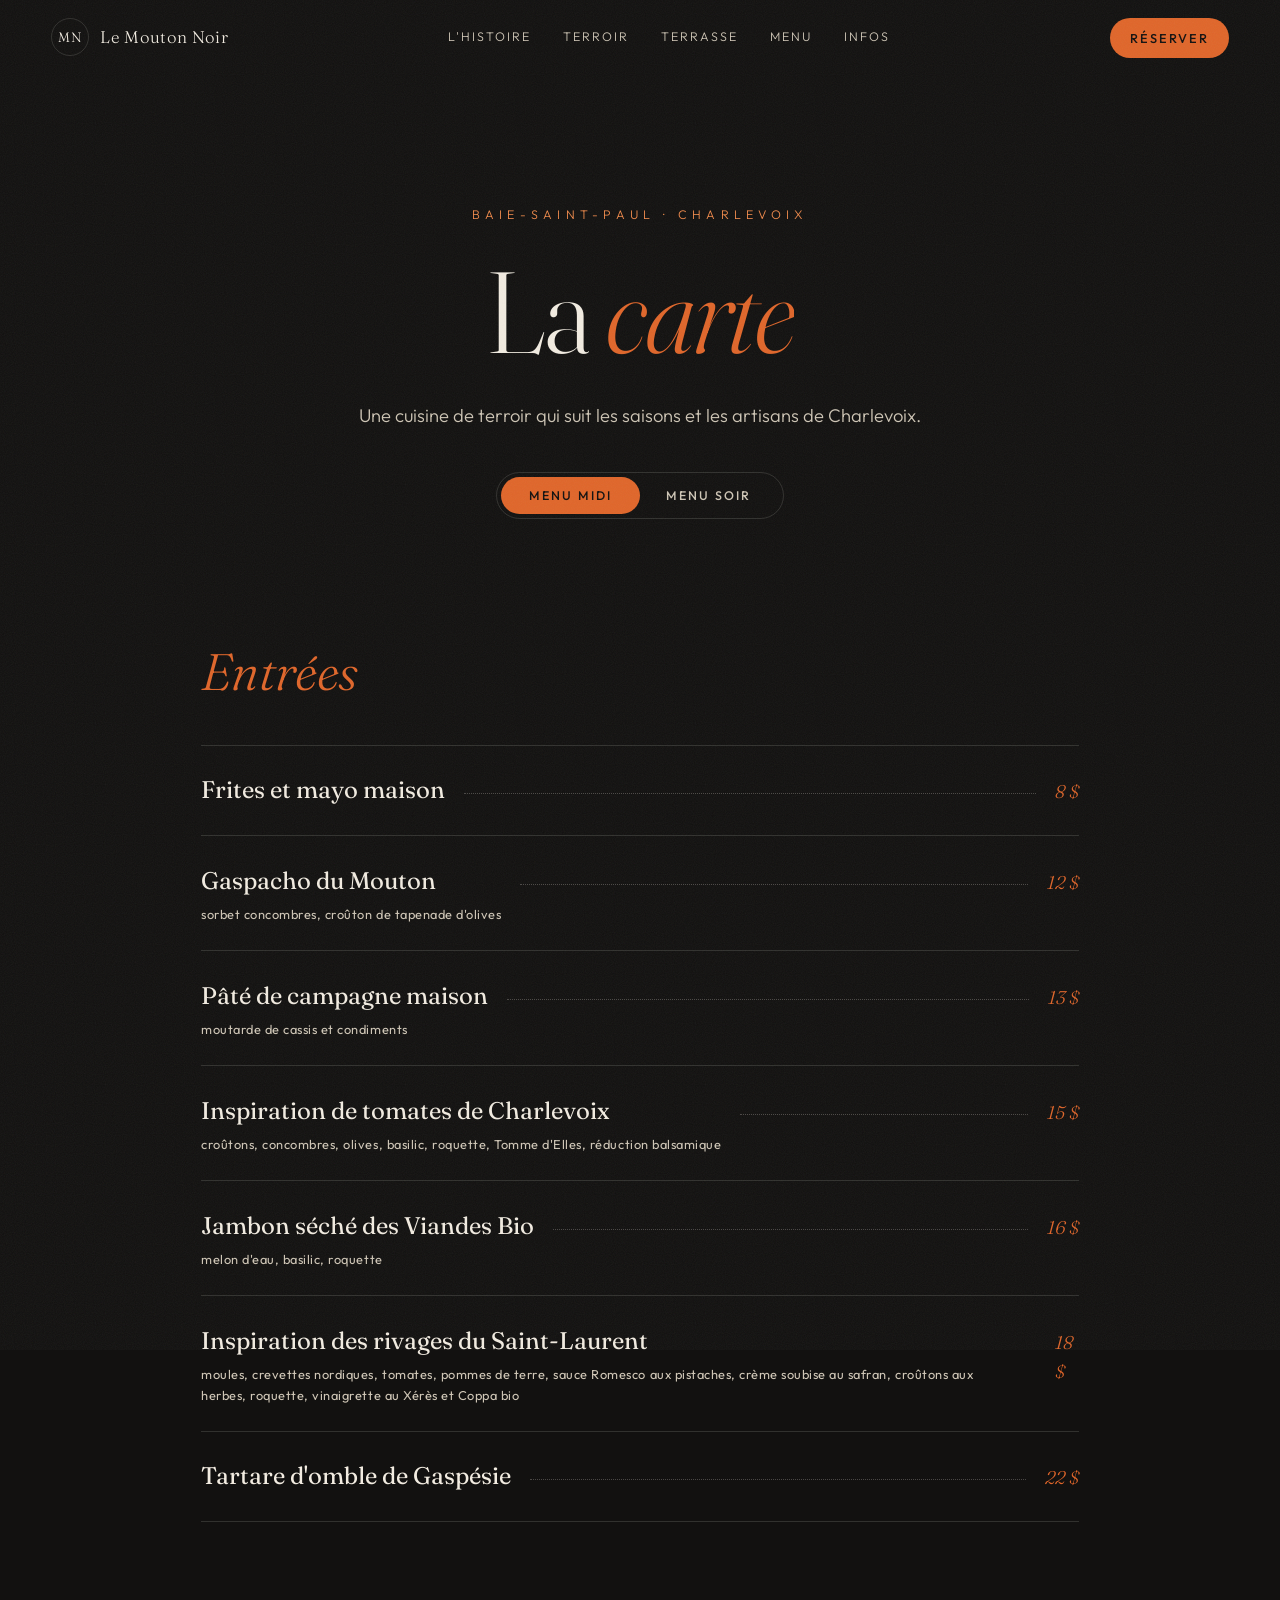
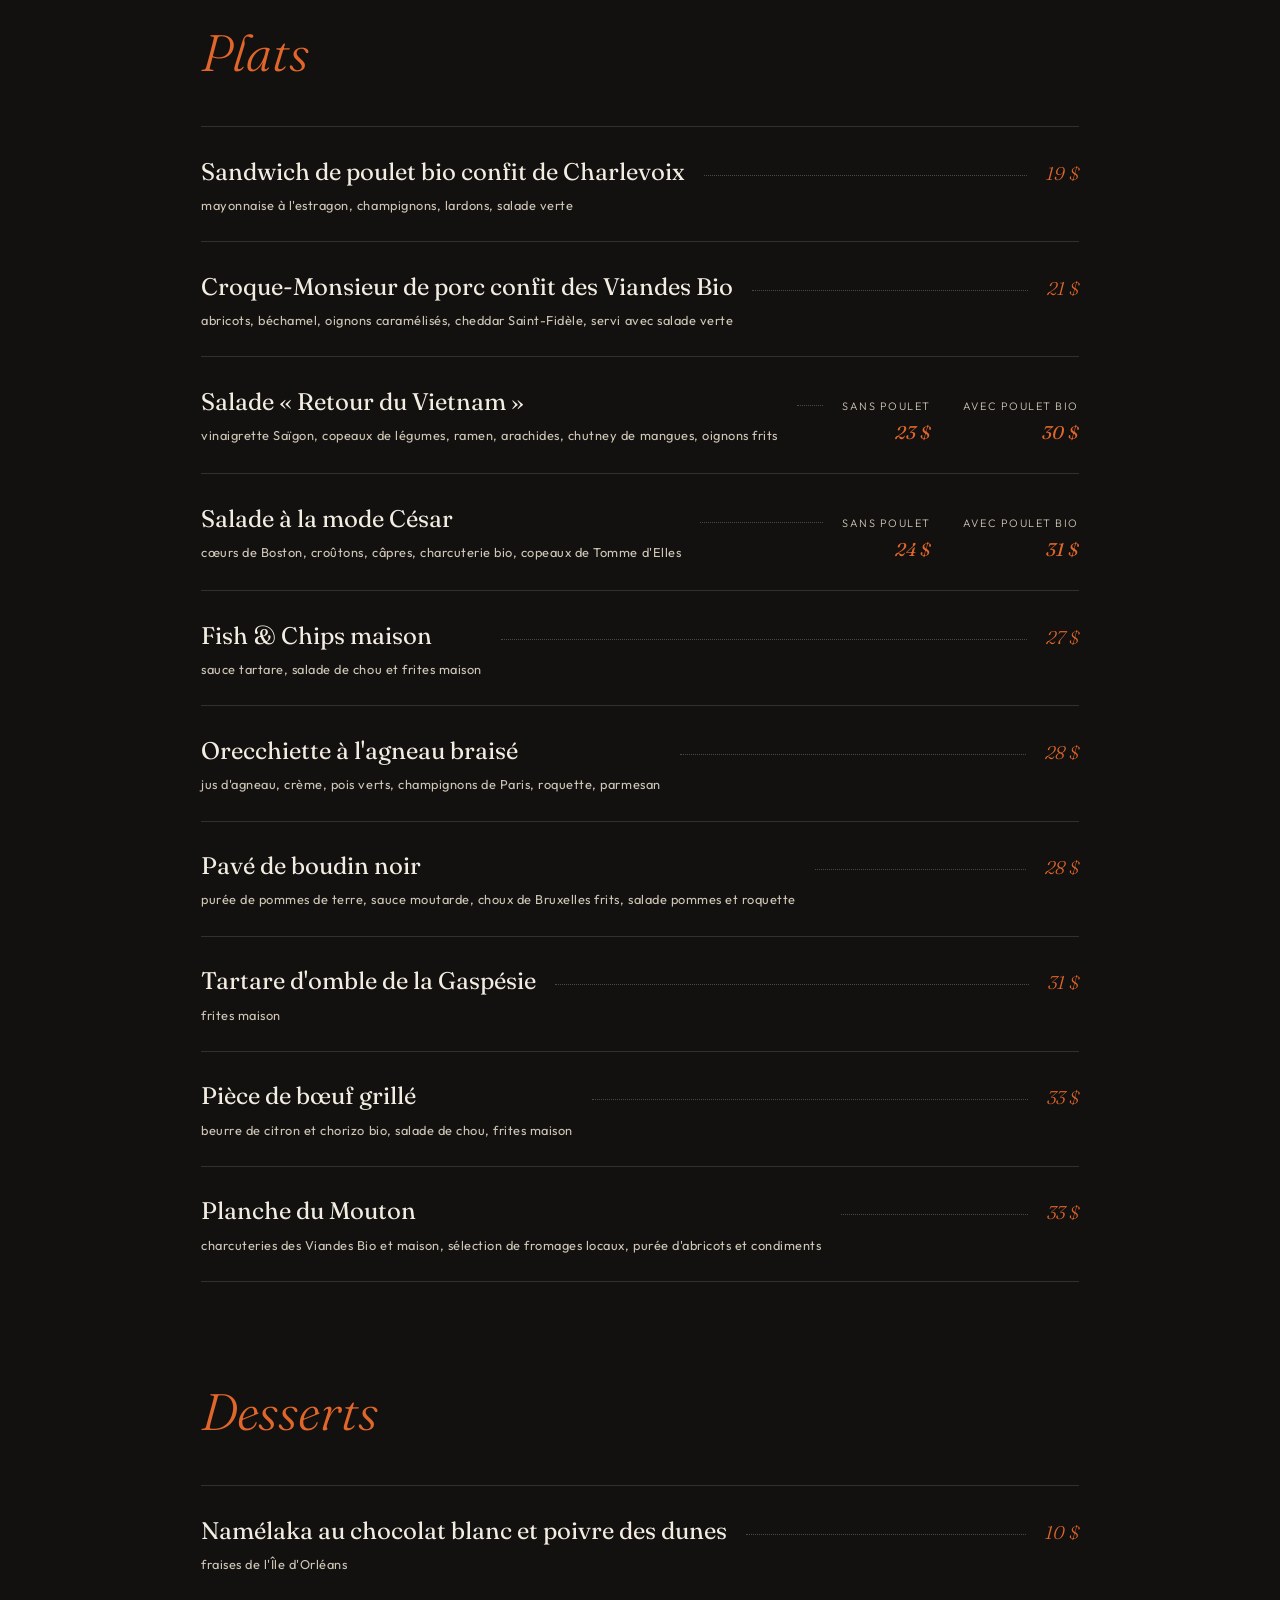
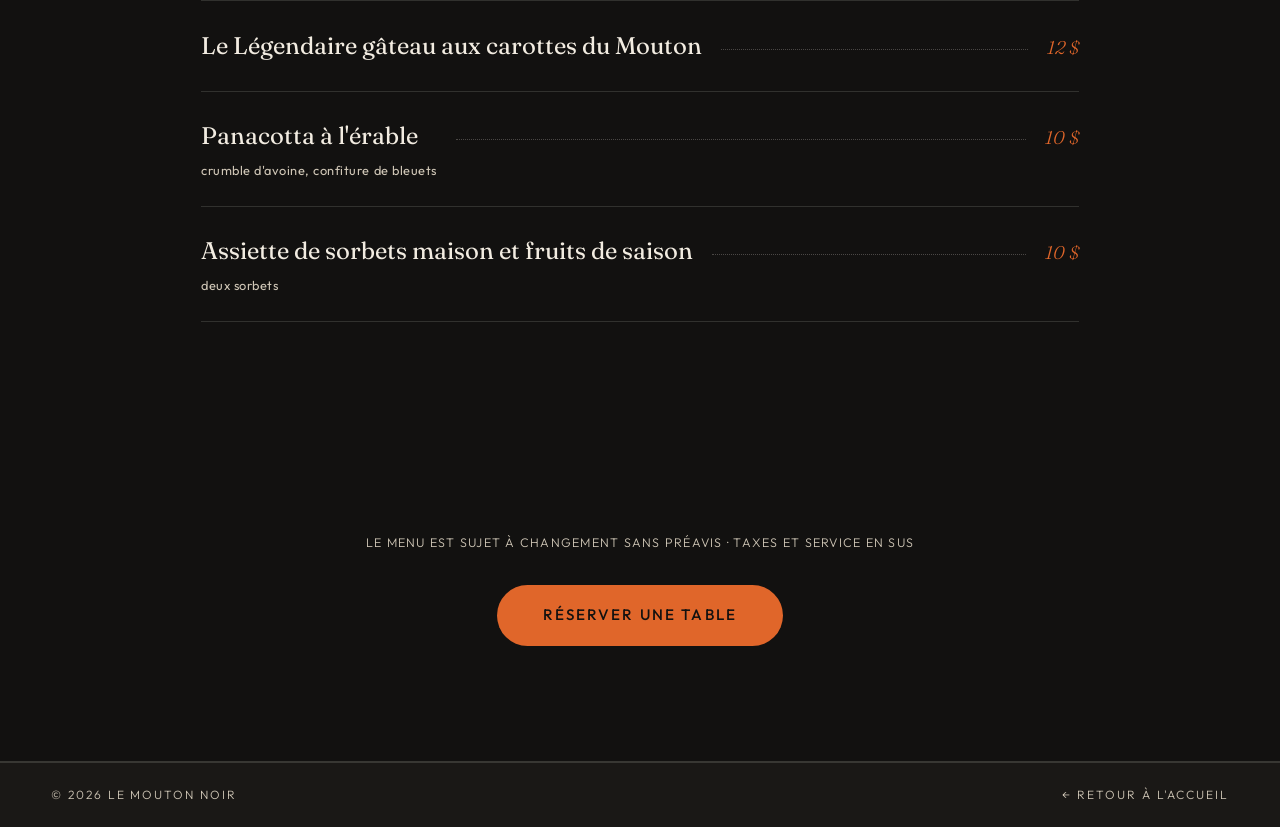
==== menu.html @ 449e442a "first pass" ====
<!DOCTYPE html>
<html lang="fr">
<head>
<meta charset="UTF-8" />
<meta name="viewport" content="width=device-width, initial-scale=1.0" />
<title>Menu — Le Mouton Noir · Baie-Saint-Paul</title>
<meta name="description" content="Menu midi et menu soir du Mouton Noir — cuisine de terroir de Charlevoix à Baie-Saint-Paul." />
<link rel="preconnect" href="https://fonts.googleapis.com" />
<link rel="preconnect" href="https://fonts.gstatic.com" crossorigin />
<link href="https://fonts.googleapis.com/css2?family=Fraunces:ital,opsz,wght@0,9..144,300;0,9..144,400;0,9..144,600;1,9..144,300;1,9..144,400&family=Outfit:wght@300;400;500;600&display=swap" rel="stylesheet" />
<link rel="stylesheet" href="styles.css" />
</head>
<body class="menu-page">

<div class="grain" aria-hidden="true"></div>
<div class="cursor" aria-hidden="true"></div>

<!-- ============ NAV ============ -->
<header class="nav is-scrolled" id="nav">
  <a href="index.html" class="nav__brand">
    <span class="nav__mark">MN</span>
    <span class="nav__name">Le Mouton&nbsp;Noir</span>
  </a>
  <nav class="nav__links">
    <a href="index.html#histoire">L'histoire</a>
    <a href="index.html#terroir">Terroir</a>
    <a href="index.html#terrasse">Terrasse</a>
    <a href="menu.html" aria-current="page">Menu</a>
    <a href="index.html#infos">Infos</a>
  </nav>
  <a class="btn btn--solid nav__cta" href="http://widgets.libroreserve.com/WEB/QC015031606046/book" target="_blank" rel="noopener">Réserver</a>
</header>

<!-- ============ MENU HEADER ============ -->
<section class="menu-hero">
  <p class="hero__eyebrow reveal">Baie-Saint-Paul · Charlevoix</p>
  <h1 class="menu-hero__title split-title">La <em>carte</em></h1>
  <p class="hero__sub reveal">Une cuisine de terroir qui suit les saisons et les artisans de Charlevoix.</p>

  <div class="menu-toggle reveal" role="tablist" aria-label="Choix du menu">
    <button class="menu-toggle__btn is-active" role="tab" aria-selected="true" data-menu="midi">Menu Midi</button>
    <button class="menu-toggle__btn" role="tab" aria-selected="false" data-menu="soir">Menu Soir</button>
    <span class="menu-toggle__pill" aria-hidden="true"></span>
  </div>
</section>

<!-- ============ MENU MIDI ============ -->
<main class="menu-body" id="menu-midi" data-menu-panel="midi">
  <section class="menu-cat">
    <h2 class="menu-cat__title split-title"><em>Entrées</em></h2>
    <ul class="dishes">
      <li class="dish reveal"><div class="dish__name">Frites et mayo maison</div><div class="dish__dots"></div><div class="dish__price">8 $</div></li>
      <li class="dish reveal"><div class="dish__name">Gaspacho du Mouton <span>sorbet concombres, croûton de tapenade d'olives</span></div><div class="dish__dots"></div><div class="dish__price">12 $</div></li>
      <li class="dish reveal"><div class="dish__name">Pâté de campagne maison <span>moutarde de cassis et condiments</span></div><div class="dish__dots"></div><div class="dish__price">13 $</div></li>
      <li class="dish reveal"><div class="dish__name">Inspiration de tomates de Charlevoix <span>croûtons, concombres, olives, basilic, roquette, Tomme d'Elles, réduction balsamique</span></div><div class="dish__dots"></div><div class="dish__price">15 $</div></li>
      <li class="dish reveal"><div class="dish__name">Jambon séché des Viandes Bio <span>melon d'eau, basilic, roquette</span></div><div class="dish__dots"></div><div class="dish__price">16 $</div></li>
      <li class="dish reveal"><div class="dish__name">Inspiration des rivages du Saint-Laurent <span>moules, crevettes nordiques, tomates, pommes de terre, sauce Romesco aux pistaches, crème soubise au safran, croûtons aux herbes, roquette, vinaigrette au Xérès et Coppa bio</span></div><div class="dish__dots"></div><div class="dish__price">18 $</div></li>
      <li class="dish reveal"><div class="dish__name">Tartare d'omble de Gaspésie</div><div class="dish__dots"></div><div class="dish__price">22 $</div></li>
    </ul>
  </section>

  <section class="menu-cat">
    <h2 class="menu-cat__title split-title"><em>Plats</em></h2>
    <ul class="dishes">
      <li class="dish reveal"><div class="dish__name">Sandwich de poulet bio confit de Charlevoix <span>mayonnaise à l'estragon, champignons, lardons, salade verte</span></div><div class="dish__dots"></div><div class="dish__price">19 $</div></li>
      <li class="dish reveal"><div class="dish__name">Croque-Monsieur de porc confit des Viandes Bio <span>abricots, béchamel, oignons caramélisés, cheddar Saint-Fidèle, servi avec salade verte</span></div><div class="dish__dots"></div><div class="dish__price">21 $</div></li>
      <li class="dish dish--options reveal">
        <div class="dish__name">Salade « Retour du Vietnam » <span>vinaigrette Saïgon, copeaux de légumes, ramen, arachides, chutney de mangues, oignons frits</span></div>
        <div class="dish__dots"></div>
        <div class="dish__opts">
          <span class="dish__opt"><em>Sans poulet</em><b>23 $</b></span>
          <span class="dish__opt"><em>Avec poulet bio</em><b>30 $</b></span>
        </div>
      </li>
      <li class="dish dish--options reveal">
        <div class="dish__name">Salade à la mode César <span>cœurs de Boston, croûtons, câpres, charcuterie bio, copeaux de Tomme d'Elles</span></div>
        <div class="dish__dots"></div>
        <div class="dish__opts">
          <span class="dish__opt"><em>Sans poulet</em><b>24 $</b></span>
          <span class="dish__opt"><em>Avec poulet bio</em><b>31 $</b></span>
        </div>
      </li>
      <li class="dish reveal"><div class="dish__name">Fish &amp; Chips maison <span>sauce tartare, salade de chou et frites maison</span></div><div class="dish__dots"></div><div class="dish__price">27 $</div></li>
      <li class="dish reveal"><div class="dish__name">Orecchiette à l'agneau braisé <span>jus d'agneau, crème, pois verts, champignons de Paris, roquette, parmesan</span></div><div class="dish__dots"></div><div class="dish__price">28 $</div></li>
      <li class="dish reveal"><div class="dish__name">Pavé de boudin noir <span>purée de pommes de terre, sauce moutarde, choux de Bruxelles frits, salade pommes et roquette</span></div><div class="dish__dots"></div><div class="dish__price">28 $</div></li>
      <li class="dish reveal"><div class="dish__name">Tartare d'omble de la Gaspésie <span>frites maison</span></div><div class="dish__dots"></div><div class="dish__price">31 $</div></li>
      <li class="dish reveal"><div class="dish__name">Pièce de bœuf grillé <span>beurre de citron et chorizo bio, salade de chou, frites maison</span></div><div class="dish__dots"></div><div class="dish__price">33 $</div></li>
      <li class="dish reveal"><div class="dish__name">Planche du Mouton <span>charcuteries des Viandes Bio et maison, sélection de fromages locaux, purée d'abricots et condiments</span></div><div class="dish__dots"></div><div class="dish__price">33 $</div></li>
    </ul>
  </section>

  <section class="menu-cat">
    <h2 class="menu-cat__title split-title"><em>Desserts</em></h2>
    <ul class="dishes">
      <li class="dish reveal"><div class="dish__name">Namélaka au chocolat blanc et poivre des dunes <span>fraises de l'Île d'Orléans</span></div><div class="dish__dots"></div><div class="dish__price">10 $</div></li>
      <li class="dish reveal"><div class="dish__name">Le Légendaire gâteau aux carottes du Mouton</div><div class="dish__dots"></div><div class="dish__price">12 $</div></li>
      <li class="dish reveal"><div class="dish__name">Panacotta à l'érable <span>crumble d'avoine, confiture de bleuets</span></div><div class="dish__dots"></div><div class="dish__price">10 $</div></li>
      <li class="dish reveal"><div class="dish__name">Assiette de sorbets maison et fruits de saison <span>deux sorbets</span></div><div class="dish__dots"></div><div class="dish__price">10 $</div></li>
    </ul>
  </section>
</main>

<!-- ============ MENU SOIR ============ -->
<main class="menu-body is-hidden" id="menu-soir" data-menu-panel="soir">
  <section class="menu-cat">
    <h2 class="menu-cat__title split-title"><em>Entrées</em></h2>
    <ul class="dishes">
      <li class="dish reveal"><div class="dish__name">Toast de tomates ancestrales bio <span>focaccia artisanale grillée, yogourt glacé au basilic, réduction de balsamique, roquette, tuile de tomme de brebis</span></div><div class="dish__dots"></div><div class="dish__price">16 $</div></li>
      <li class="dish reveal"><div class="dish__name">Inspiration des rivages du Saint-Laurent <span>moules, crevettes nordiques, tomates, pommes de terre, sauce Romesco aux pistaches, crème soubise au safran, croûtons aux herbes, roquette, vinaigrette au Xérès et Coppa bio</span></div><div class="dish__dots"></div><div class="dish__price">18 $</div></li>
      <li class="dish reveal"><div class="dish__name">Tempura de champignons Rose &amp; Lions <span>mayonnaise coriandre, roquette, vinaigrette kimchi, gomasio, gel à l'ail noir</span></div><div class="dish__dots"></div><div class="dish__price">18 $</div></li>
      <li class="dish reveal"><div class="dish__name">Assiette de charcuteries maison <span>moutarde de cassis, betteraves marinées, cornichons maison</span></div><div class="dish__dots"></div><div class="dish__price">18 $</div></li>
      <li class="dish reveal"><div class="dish__name">Omble de la Gaspésie confit <span>mayonnaise au hareng fumé, poireaux frits et confits, perles de moutarde marinées</span></div><div class="dish__dots"></div><div class="dish__price">18 $</div></li>
    </ul>
  </section>

  <section class="menu-cat">
    <h2 class="menu-cat__title split-title"><em>Plats</em></h2>
    <ul class="dishes">
      <li class="dish reveal"><div class="dish__name">Curry de légumes racines et tofu <span>purée de lentilles façon dahl, pain naan, pousses de Saint-Aimé-des-Lacs</span></div><div class="dish__dots"></div><div class="dish__price">35 $</div></li>
      <li class="dish reveal"><div class="dish__name">Tartare de bœuf <span>façon asiatique, caviar de Mujjol, tempura, concombres, juliennes de légumes, frites et mayonnaise</span></div><div class="dish__dots"></div><div class="dish__price">38 $</div></li>
      <li class="dish reveal"><div class="dish__name">Cocotte d'épaule de porc des Viandes Bio <span>érable et coriandre, radis, pommes de terre, échalotes, carottes, champignons, pâte feuilletée</span></div><div class="dish__dots"></div><div class="dish__price">39 $</div></li>
      <li class="dish reveal"><div class="dish__name">Suprême de volaille bio, sauce morilles de feu <span>pommes de terre bleues au pesto de rabioles de chez Guillaume, légumes de saison</span></div><div class="dish__dots"></div><div class="dish__price">41 $</div></li>
      <li class="dish reveal"><div class="dish__name">Arrivage de la mer <span>au goût des cuisiniers</span></div><div class="dish__dots"></div><div class="dish__price">43 $</div></li>
      <li class="dish reveal"><div class="dish__name">Canard de La Ferme Basque <span>sauce au gin Saint-Laurent et miel, purée de carottes rôties, pommes de terre Gabrielle confites, carottes marinées et légumes de saison</span></div><div class="dish__dots"></div><div class="dish__price">43 $</div></li>
      <li class="dish reveal"><div class="dish__name">Poutine de pintade confite du Québec <span>sauce au foie gras de La Ferme Basque, fromage de la Laiterie Charlevoix, pommes de terre Gabrielle, oignons rouges marinés au vinaigre de cassis</span></div><div class="dish__dots"></div><div class="dish__price">43 $</div></li>
      <li class="dish reveal"><div class="dish__name">Ris de veau et pétoncles <span>purée de céleri-rave, émulsion au verjus de chardonnay Camy, pommes de terre Gabrielle confites, kale frit, légumes de saison</span></div><div class="dish__dots"></div><div class="dish__price">49 $</div></li>
    </ul>
  </section>

  <section class="menu-cat">
    <h2 class="menu-cat__title split-title"><em>Desserts</em></h2>
    <ul class="dishes">
      <li class="dish reveal"><div class="dish__name">Crème brûlée à la lavande de notre voisine <span>biscuit sablé</span></div><div class="dish__dots"></div><div class="dish__price">13 $</div></li>
      <li class="dish reveal"><div class="dish__name">Gâteau aux carottes <span>le légendaire et authentique du Mouton Noir, noix de Grenoble, gel de carottes à l'érable, glaçage au fromage</span></div><div class="dish__dots"></div><div class="dish__price">13 $</div></li>
      <li class="dish reveal"><div class="dish__name">Ceci n'est pas une tarte au citron <span>argousier, meringue, gel d'Amermelade</span></div><div class="dish__dots"></div><div class="dish__price">13 $</div></li>
      <li class="dish reveal"><div class="dish__name">Financier au rhum Chic Choc <span>compote de rhubarbe, sorbet fraises et cardamome</span></div><div class="dish__dots"></div><div class="dish__price">13 $</div></li>
      <li class="dish dish--options reveal">
        <div class="dish__name">Découverte de fromages d'ici <span>confiture d'abricots, noix rôties aux épices, fruits de saison et séchés</span></div>
        <div class="dish__dots"></div>
        <div class="dish__opts">
          <span class="dish__opt"><em>1 morceau</em><b>8 $</b></span>
          <span class="dish__opt"><em>2 morceaux</em><b>15 $</b></span>
          <span class="dish__opt"><em>3 morceaux</em><b>22 $</b></span>
        </div>
      </li>
    </ul>
  </section>
</main>

<!-- ============ FOOTNOTE + CTA ============ -->
<section class="menu-foot">
  <p class="menu__note reveal">Le menu est sujet à changement sans préavis · taxes et service en sus</p>
  <a class="btn btn--solid btn--big reveal" href="http://widgets.libroreserve.com/WEB/QC015031606046/book" target="_blank" rel="noopener">Réserver une table</a>
</section>

<footer class="footer">
  <div class="footer__bar">
    <span>© 2026 Le Mouton Noir</span>
    <span><a href="index.html">← Retour à l'accueil</a></span>
  </div>
</footer>

<script src="app.js"></script>
<script>
  // Midi / Soir toggle
  (() => {
    const btns = document.querySelectorAll(".menu-toggle__btn");
    const panels = document.querySelectorAll("[data-menu-panel]");
    btns.forEach((btn) => {
      btn.addEventListener("click", () => {
        btns.forEach((b) => { b.classList.toggle("is-active", b === btn); b.setAttribute("aria-selected", b === btn); });
        panels.forEach((p) => {
          const show = p.dataset.menuPanel === btn.dataset.menu;
          p.classList.toggle("is-hidden", !show);
          if (show) {
            p.querySelectorAll(".reveal, .split-title").forEach((el) => el.classList.add("is-in"));
          }
        });
        document.querySelector(".menu-toggle").dataset.active = btn.dataset.menu;
      });
    });
  })();
</script>
</body>
</html>
---- styles.css ----
/* =========================================================
   LE MOUTON NOIR — Design System "Braise"
   Palette: charbon profond, crème, braise (orange feu), sauge
   Type: Fraunces (display serif) / Outfit (sans)
   ========================================================= */

:root {
  --ink: #121110;
  --coal: #1a1816;
  --coal-2: #221f1c;
  --cream: #f2ece1;
  --cream-dim: #cfc6b6;
  --ember: #e0662a;
  --ember-soft: #f08a4b;
  --sage: #9aa88f;
  --line: rgba(242, 236, 225, 0.14);
  --serif: "Fraunces", Georgia, serif;
  --sans: "Outfit", system-ui, sans-serif;
  --ease-out: cubic-bezier(0.22, 1, 0.36, 1);
  --pad: clamp(1.25rem, 4vw, 4rem);
}

* { margin: 0; padding: 0; box-sizing: border-box; }

html { scroll-behavior: smooth; }

body {
  background: var(--ink);
  color: var(--cream);
  font-family: var(--sans);
  font-weight: 300;
  line-height: 1.6;
  overflow-x: hidden;
  cursor: none;
}

::selection { background: var(--ember); color: var(--ink); }

a { color: inherit; text-decoration: none; }

/* ---------- Grain ---------- */
.grain {
  position: fixed; inset: -50%;
  width: 200%; height: 200%;
  pointer-events: none;
  z-index: 100;
  opacity: 0.06;
  background-image: url("data:image/svg+xml,%3Csvg xmlns='http://www.w3.org/2000/svg' width='300' height='300'%3E%3Cfilter id='n'%3E%3CfeTurbulence type='fractalNoise' baseFrequency='0.9' numOctaves='2'/%3E%3C/filter%3E%3Crect width='100%25' height='100%25' filter='url(%23n)'/%3E%3C/svg%3E");
  animation: grain-shift 0.9s steps(4) infinite;
}
@keyframes grain-shift {
  0% { transform: translate(0, 0); }
  25% { transform: translate(-2%, 1%); }
  50% { transform: translate(1%, -2%); }
  75% { transform: translate(-1%, 2%); }
  100% { transform: translate(0, 0); }
}

/* ---------- Custom cursor ---------- */
.cursor {
  position: fixed; top: 0; left: 0;
  width: 10px; height: 10px;
  border-radius: 50%;
  background: var(--ember);
  pointer-events: none;
  z-index: 200;
  transform: translate(-50%, -50%);
  transition: width 0.25s var(--ease-out), height 0.25s var(--ease-out), opacity 0.25s;
  mix-blend-mode: difference;
}
.cursor.is-hover { width: 44px; height: 44px; }
@media (hover: none) { .cursor { display: none; } body { cursor: auto; } }

/* ---------- Buttons ---------- */
.btn {
  display: inline-block;
  font-family: var(--sans);
  font-weight: 500;
  font-size: 0.8rem;
  letter-spacing: 0.14em;
  text-transform: uppercase;
  padding: 1em 2.2em;
  border-radius: 999px;
  transition: transform 0.35s var(--ease-out), background 0.35s, color 0.35s, border-color 0.35s;
  will-change: transform;
}
.btn:hover { transform: translateY(-3px) scale(1.02); }
.btn--solid { background: var(--ember); color: var(--ink); }
.btn--solid:hover { background: var(--ember-soft); }
.btn--ghost { border: 1px solid var(--line); color: var(--cream); }
.btn--ghost:hover { border-color: var(--cream); }
.btn--light { background: var(--cream); color: var(--ink); }
.btn--big { font-size: 0.95rem; padding: 1.2em 3em; }

/* ---------- Nav ---------- */
.nav {
  position: fixed; top: 0; left: 0; right: 0;
  z-index: 50;
  display: flex; align-items: center; justify-content: space-between;
  padding: 1.1rem var(--pad);
  transition: background 0.4s, backdrop-filter 0.4s, padding 0.4s;
}
.nav.is-scrolled {
  background: rgba(18, 17, 16, 0.72);
  backdrop-filter: blur(14px);
  -webkit-backdrop-filter: blur(14px);
  padding-top: 0.7rem; padding-bottom: 0.7rem;
  border-bottom: 1px solid var(--line);
}
.nav__brand { display: flex; align-items: center; gap: 0.7rem; }
.nav__mark {
  display: grid; place-items: center;
  width: 38px; height: 38px;
  border: 1px solid var(--line);
  border-radius: 50%;
  font-family: var(--serif);
  font-size: 0.85rem;
  letter-spacing: 0.05em;
}
.nav__name { font-family: var(--serif); font-size: 1.05rem; letter-spacing: 0.02em; }
.nav__links { display: flex; gap: 2rem; }
.nav__links a {
  font-size: 0.78rem;
  letter-spacing: 0.16em;
  text-transform: uppercase;
  color: var(--cream-dim);
  position: relative;
  transition: color 0.3s;
}
.nav__links a::after {
  content: "";
  position: absolute; left: 0; bottom: -5px;
  width: 100%; height: 1px;
  background: var(--ember);
  transform: scaleX(0);
  transform-origin: right;
  transition: transform 0.4s var(--ease-out);
}
.nav__links a:hover { color: var(--cream); }
.nav__links a:hover::after { transform: scaleX(1); transform-origin: left; }
.nav__cta { padding: 0.75em 1.6em; }
@media (max-width: 820px) { .nav__links { display: none; } }

/* ---------- Hero ---------- */
.hero {
  position: relative;
  min-height: 100svh;
  display: flex; flex-direction: column; justify-content: center;
  overflow: hidden;
}
#ember-canvas { position: absolute; inset: 0; width: 100%; height: 100%; }
.hero__veil {
  position: absolute; inset: 0;
  background:
    radial-gradient(ellipse 90% 70% at 50% 45%, transparent 30%, rgba(18,17,16,0.85) 100%),
    linear-gradient(to top, var(--ink) 0%, transparent 30%);
  pointer-events: none;
}
.hero__inner {
  position: relative; z-index: 2;
  padding: 0 var(--pad);
  text-align: center;
}
.hero__eyebrow {
  font-size: 0.78rem;
  letter-spacing: 0.42em;
  text-transform: uppercase;
  color: var(--ember-soft);
  margin-bottom: 2rem;
}
.hero__title {
  font-family: var(--serif);
  font-weight: 300;
  font-size: clamp(3.4rem, 12vw, 10.5rem);
  line-height: 0.95;
  letter-spacing: -0.02em;
}
.hero__title em { font-style: italic; font-weight: 400; color: var(--ember); }
.hero__title .line { display: block; overflow: hidden; }
.hero__title .line > span, .hero__title .line > em {
  display: inline-block;
  transform: translateY(110%);
  animation: rise 1.1s var(--ease-out) forwards;
}
.hero__title .line--indent { margin-left: 0.9em; }
.hero__title .line:nth-child(2) > em { animation-delay: 0.15s; }
@keyframes rise { to { transform: translateY(0); } }
.hero__sub {
  margin: 2.2rem auto 0;
  color: var(--cream-dim);
  font-size: clamp(0.95rem, 1.6vw, 1.15rem);
}
.hero__actions {
  margin-top: 2.6rem;
  display: flex; gap: 1rem; justify-content: center; flex-wrap: wrap;
}
.hero__footer {
  position: absolute; bottom: 0; left: 0; right: 0; z-index: 2;
  display: flex; align-items: flex-end; justify-content: space-between;
  padding: 1.6rem var(--pad);
  font-size: 0.75rem;
  letter-spacing: 0.2em;
  text-transform: uppercase;
  color: var(--cream-dim);
}
.hero__meta .dot { margin: 0 0.6em; color: var(--ember); }
.hero__scroll { display: block; width: 1px; }
.hero__scroll-line {
  display: block;
  width: 1px; height: 56px;
  background: var(--line);
  position: relative;
  overflow: hidden;
}
.hero__scroll-line::after {
  content: "";
  position: absolute; top: -100%; left: 0;
  width: 100%; height: 100%;
  background: var(--ember);
  animation: scroll-drip 2s var(--ease-out) infinite;
}
@keyframes scroll-drip { 60%, 100% { top: 100%; } }

/* ---------- Marquee ---------- */
.marquee {
  border-top: 1px solid var(--line);
  border-bottom: 1px solid var(--line);
  overflow: hidden;
  padding: 1.1rem 0;
  background: var(--coal);
}
.marquee__track {
  display: flex; width: max-content;
  animation: marquee 26s linear infinite;
}
.marquee__track span {
  font-family: var(--serif);
  font-style: italic;
  font-size: 1.1rem;
  color: var(--cream-dim);
  white-space: nowrap;
  padding-right: 1rem;
}
@keyframes marquee { to { transform: translateX(-50%); } }

/* ---------- Sections ---------- */
.section { padding: clamp(5rem, 12vw, 10rem) var(--pad); max-width: 1400px; margin: 0 auto; }
.section__head { position: relative; margin-bottom: clamp(3rem, 6vw, 5rem); }
.section__index {
  font-family: var(--serif);
  font-size: 0.9rem;
  color: var(--ember);
  display: block;
  margin-bottom: 1.2rem;
  letter-spacing: 0.1em;
}
.section__index::after { content: " —"; color: var(--cream-dim); }
.section__index--light { color: var(--cream); }
.section__title {
  font-family: var(--serif);
  font-weight: 300;
  font-size: clamp(2.6rem, 6.5vw, 5.5rem);
  line-height: 1.02;
  letter-spacing: -0.015em;
}
.section__title em { font-style: italic; color: var(--ember); }
.section__more { position: absolute; right: 0; bottom: 0.4em; }

/* Split title animation */
.split-title .word {
  display: inline-block;
  overflow: hidden;
  vertical-align: bottom;
}
.split-title .word > span {
  display: inline-block;
  transform: translateY(105%);
  transition: transform 0.9s var(--ease-out);
}
.split-title.is-in .word > span { transform: translateY(0); }

/* ---------- Reveal ---------- */
.reveal {
  opacity: 0;
  transform: translateY(36px);
  transition: opacity 0.9s var(--ease-out), transform 0.9s var(--ease-out);
}
.reveal.is-in { opacity: 1; transform: none; }

/* ---------- Histoire ---------- */
.histoire__grid {
  display: grid;
  grid-template-columns: 1.2fr 1fr;
  gap: clamp(2rem, 6vw, 6rem);
  align-items: start;
}
.histoire__lead {
  font-family: var(--serif);
  font-size: clamp(1.25rem, 2.4vw, 1.8rem);
  font-weight: 300;
  line-height: 1.45;
  color: var(--cream);
}
.histoire__facts { display: flex; flex-direction: column; gap: 2.2rem; }
.fact { display: flex; align-items: baseline; gap: 1.4rem; border-bottom: 1px solid var(--line); padding-bottom: 1.4rem; }
.fact__num {
  font-family: var(--serif);
  font-size: clamp(2.4rem, 4vw, 3.6rem);
  color: var(--ember);
  line-height: 1;
  min-width: 2.2em;
}
.fact__label { font-size: 0.85rem; letter-spacing: 0.08em; text-transform: uppercase; color: var(--cream-dim); }
@media (max-width: 820px) { .histoire__grid { grid-template-columns: 1fr; } }

/* ---------- Terroir cards ---------- */
.cards {
  display: grid;
  grid-template-columns: repeat(auto-fit, minmax(250px, 1fr));
  gap: 1px;
  background: var(--line);
  border: 1px solid var(--line);
}
.card {
  background: var(--coal);
  padding: clamp(1.8rem, 3vw, 2.8rem);
  transition: background 0.5s var(--ease-out), transform 0.5s var(--ease-out);
  position: relative;
}
.card:hover { background: var(--coal-2); transform: translateY(-6px); }
.card__glyph {
  display: block;
  font-size: 1.8rem;
  color: var(--ember);
  margin-bottom: 1.6rem;
  transition: transform 0.5s var(--ease-out);
}
.card:hover .card__glyph { transform: rotate(12deg) scale(1.15); }
.card h3 {
  font-family: var(--serif);
  font-weight: 400;
  font-size: 1.35rem;
  margin-bottom: 0.7rem;
}
.card p { font-size: 0.92rem; color: var(--cream-dim); }

/* ---------- Terrasse panel ---------- */
.terrasse {
  position: relative;
  min-height: 92svh;
  display: flex; align-items: center;
  overflow: hidden;
  isolation: isolate;
}
.terrasse__bg {
  position: absolute; inset: -12% 0;
  z-index: -1;
  background:
    linear-gradient(to bottom, rgba(18,17,16,0.75), rgba(18,17,16,0.25) 40%, rgba(18,17,16,0.85)),
    radial-gradient(ellipse 120% 90% at 70% 20%, #2e4a3f 0%, #16211d 55%, var(--ink) 100%);
}
.terrasse__bg::after {
  content: "";
  position: absolute; inset: 0;
  background:
    repeating-linear-gradient(178deg, transparent 0 34px, rgba(154,168,143,0.06) 34px 36px),
    radial-gradient(ellipse 60% 40% at 30% 85%, rgba(224,102,42,0.18), transparent 70%);
}
.terrasse__content { padding: 6rem var(--pad); max-width: 720px; }
.terrasse__title {
  font-family: var(--serif);
  font-weight: 300;
  font-size: clamp(2.8rem, 7vw, 6rem);
  line-height: 1.0;
  margin: 1rem 0 1.6rem;
}
.terrasse__title em { font-style: italic; color: var(--sage); }
.terrasse__text { color: var(--cream-dim); max-width: 46ch; margin-bottom: 2.2rem; }

/* ---------- Menu dishes ---------- */
.dishes { list-style: none; }
.dish {
  display: flex; align-items: baseline; gap: 1.2rem;
  padding: 1.6rem 0;
  border-bottom: 1px solid var(--line);
  transition: padding-left 0.45s var(--ease-out);
}
.dish:first-child { border-top: 1px solid var(--line); }
.dish:hover { padding-left: 1rem; }
.dish__name {
  font-family: var(--serif);
  font-size: clamp(1.1rem, 2.2vw, 1.5rem);
  font-weight: 400;
}
.dish__name span {
  display: block;
  font-family: var(--sans);
  font-size: 0.8rem;
  color: var(--cream-dim);
  letter-spacing: 0.04em;
  margin-top: 0.25rem;
}
.dish__dots { flex: 1; border-bottom: 1px dotted rgba(242,236,225,0.25); transform: translateY(-4px); }
.dish__price { font-family: var(--serif); font-style: italic; color: var(--ember); font-size: 1.15rem; }

/* Dishes with price options (e.g. sans/avec poulet, 1/2/3 morceaux) */
.dish--options { flex-wrap: wrap; }
.dish__opts { display: flex; gap: 2rem; text-align: right; }
.dish__opt { display: flex; flex-direction: column; gap: 0.2rem; }
.dish__opt em {
  font-style: normal;
  font-size: 0.68rem;
  letter-spacing: 0.14em;
  text-transform: uppercase;
  color: var(--cream-dim);
}
.dish__opt b {
  font-family: var(--serif);
  font-style: italic;
  font-weight: 400;
  color: var(--ember);
  font-size: 1.15rem;
}
@media (max-width: 640px) {
  .dish--options { display: block; }
  .dish--options .dish__dots { display: none; }
  .dish__opts { margin-top: 0.8rem; justify-content: flex-start; text-align: left; }
}
.menu__note { margin-top: 1.6rem; font-size: 0.78rem; letter-spacing: 0.1em; text-transform: uppercase; color: var(--cream-dim); }

/* ---------- Infos ---------- */
.infos__grid {
  display: grid;
  grid-template-columns: repeat(auto-fit, minmax(220px, 1fr));
  gap: 1px;
  background: var(--line);
  border: 1px solid var(--line);
}
.info { background: var(--coal); padding: 2.2rem; }
.info h3 {
  font-size: 0.75rem;
  font-weight: 500;
  letter-spacing: 0.28em;
  text-transform: uppercase;
  color: var(--ember);
  margin-bottom: 1.1rem;
}
.info p, .info a { font-size: 1rem; color: var(--cream-dim); line-height: 1.9; }
.info a { border-bottom: 1px solid transparent; transition: color 0.3s, border-color 0.3s; }
.info a:hover { color: var(--cream); border-color: var(--ember); }

/* ---------- Footer ---------- */
.footer { border-top: 1px solid var(--line); background: var(--coal); }
.footer__cta { text-align: center; padding: clamp(5rem, 10vw, 8rem) var(--pad); }
.footer__title {
  font-family: var(--serif);
  font-weight: 300;
  font-size: clamp(2.6rem, 7vw, 6rem);
  line-height: 1.02;
  margin-bottom: 2.6rem;
}
.footer__title em { font-style: italic; color: var(--ember); }
.footer__bar {
  display: flex; justify-content: space-between; flex-wrap: wrap; gap: 1rem;
  padding: 1.4rem var(--pad);
  border-top: 1px solid var(--line);
  font-size: 0.75rem;
  letter-spacing: 0.16em;
  text-transform: uppercase;
  color: var(--cream-dim);
}

@media (prefers-reduced-motion: reduce) {
  *, *::before, *::after { animation-duration: 0.01ms !important; transition-duration: 0.01ms !important; }
  .reveal, .split-title .word > span { opacity: 1; transform: none; }
  .hero__title .line > span, .hero__title .line > em { transform: none; animation: none; }
}

/* =========================================================
   MENU PAGE
   ========================================================= */
.menu-hero {
  padding: clamp(9rem, 16vw, 13rem) var(--pad) clamp(2rem, 4vw, 3rem);
  text-align: center;
  max-width: 1400px;
  margin: 0 auto;
}
.menu-hero__title {
  font-family: var(--serif);
  font-weight: 300;
  font-size: clamp(3rem, 9vw, 8rem);
  line-height: 0.95;
  letter-spacing: -0.02em;
  margin-bottom: 1.6rem;
}
.menu-hero__title em { font-style: italic; color: var(--ember); }

/* Toggle */
.menu-toggle {
  position: relative;
  display: inline-flex;
  gap: 0;
  margin-top: 2.6rem;
  border: 1px solid var(--line);
  border-radius: 999px;
  padding: 4px;
  isolation: isolate;
}
.menu-toggle__btn {
  position: relative;
  z-index: 1;
  background: none;
  border: none;
  color: var(--cream-dim);
  font-family: var(--sans);
  font-weight: 500;
  font-size: 0.78rem;
  letter-spacing: 0.16em;
  text-transform: uppercase;
  padding: 0.85em 2.2em;
  cursor: none;
  transition: color 0.35s;
}
.menu-toggle__btn.is-active { color: var(--ink); }
.menu-toggle__pill {
  position: absolute;
  top: 4px; bottom: 4px; left: 4px;
  width: calc(50% - 4px);
  background: var(--ember);
  border-radius: 999px;
  transition: transform 0.45s var(--ease-out);
  z-index: 0;
}
.menu-toggle[data-active="soir"] .menu-toggle__pill { transform: translateX(100%); }

/* Menu body */
.menu-body {
  max-width: 980px;
  margin: 0 auto;
  padding: clamp(2rem, 5vw, 4rem) var(--pad);
  transition: opacity 0.4s var(--ease-out);
}
.menu-body.is-hidden { display: none; }
.menu-cat { margin-bottom: clamp(3.5rem, 7vw, 6rem); }
.menu-cat__title {
  font-family: var(--serif);
  font-weight: 300;
  font-size: clamp(2rem, 4.5vw, 3.2rem);
  margin-bottom: 2rem;
}
.menu-cat__title em { font-style: italic; color: var(--ember); }

.menu-foot {
  text-align: center;
  padding: 2rem var(--pad) clamp(5rem, 9vw, 8rem);
}
.menu-foot .btn { margin-top: 2rem; }

.footer__bar a:hover { color: var(--cream); }
@media (hover: none) { .menu-toggle__btn { cursor: pointer; } }
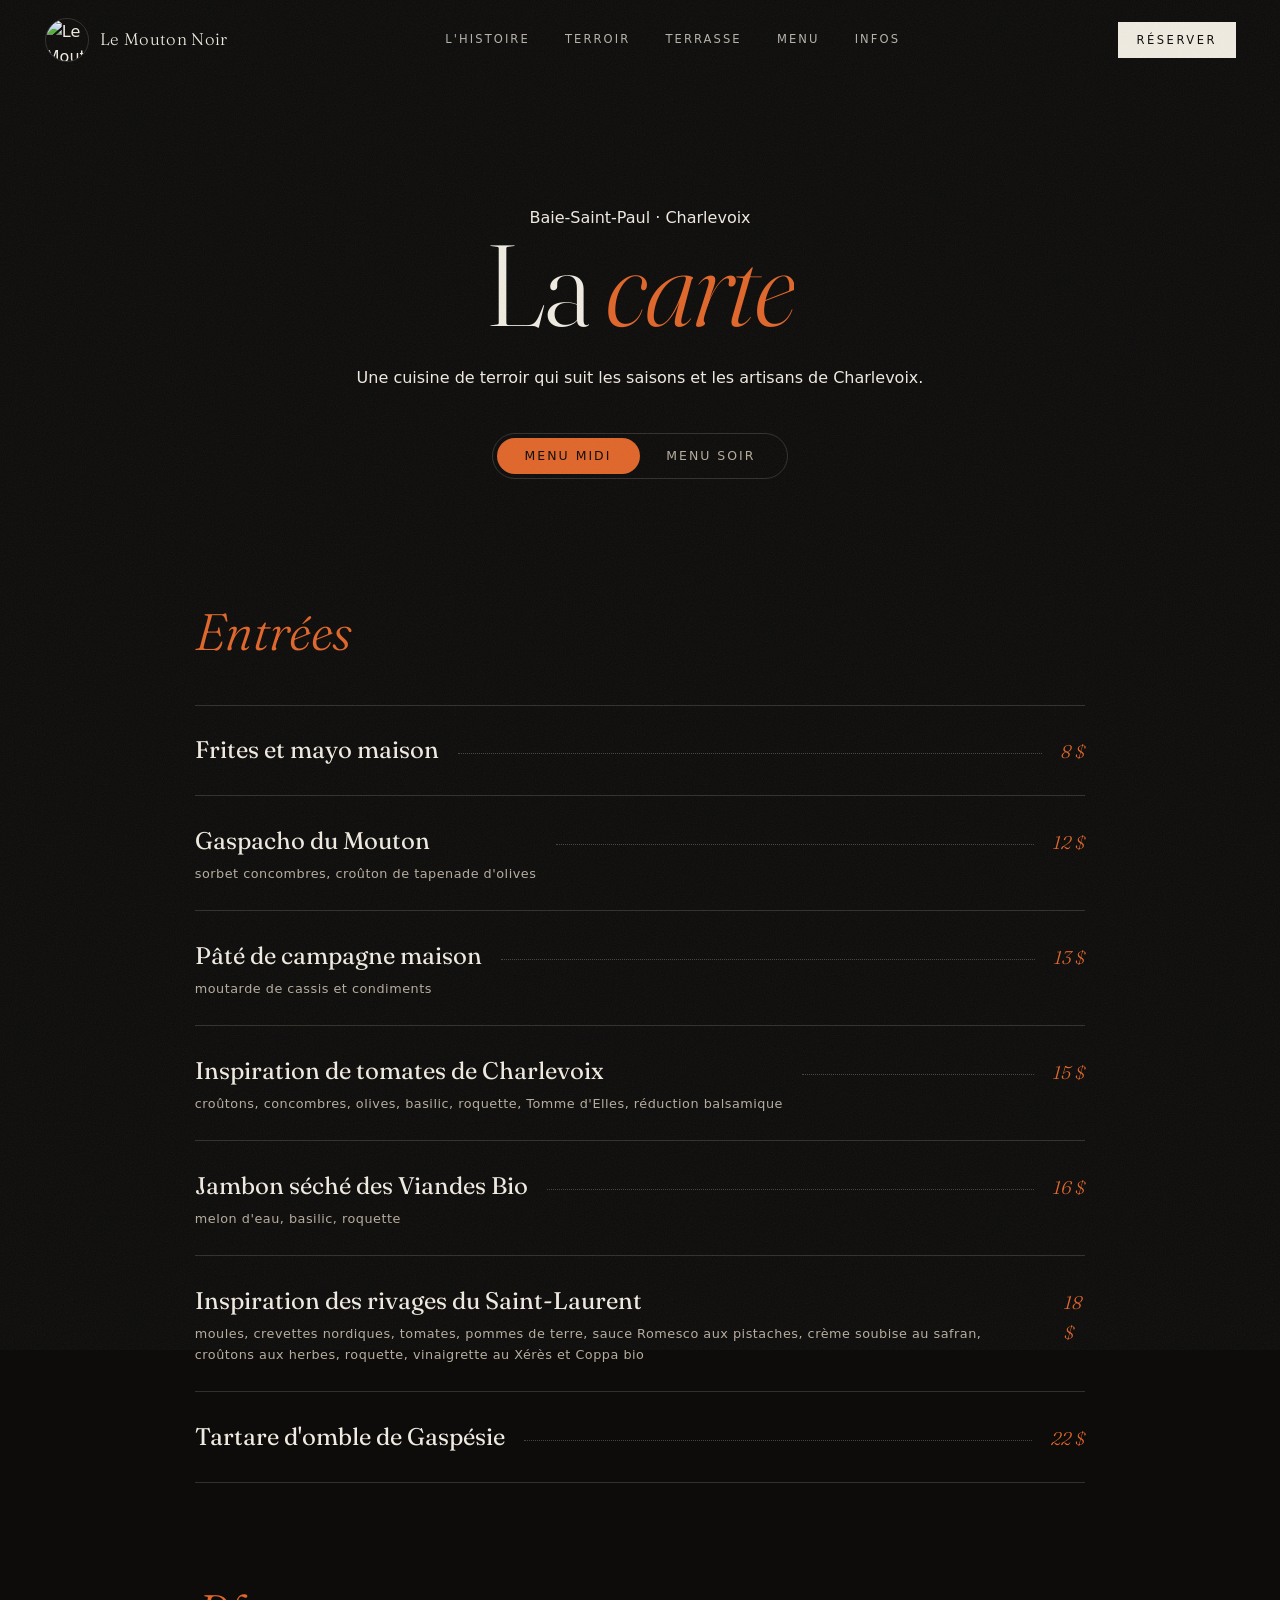
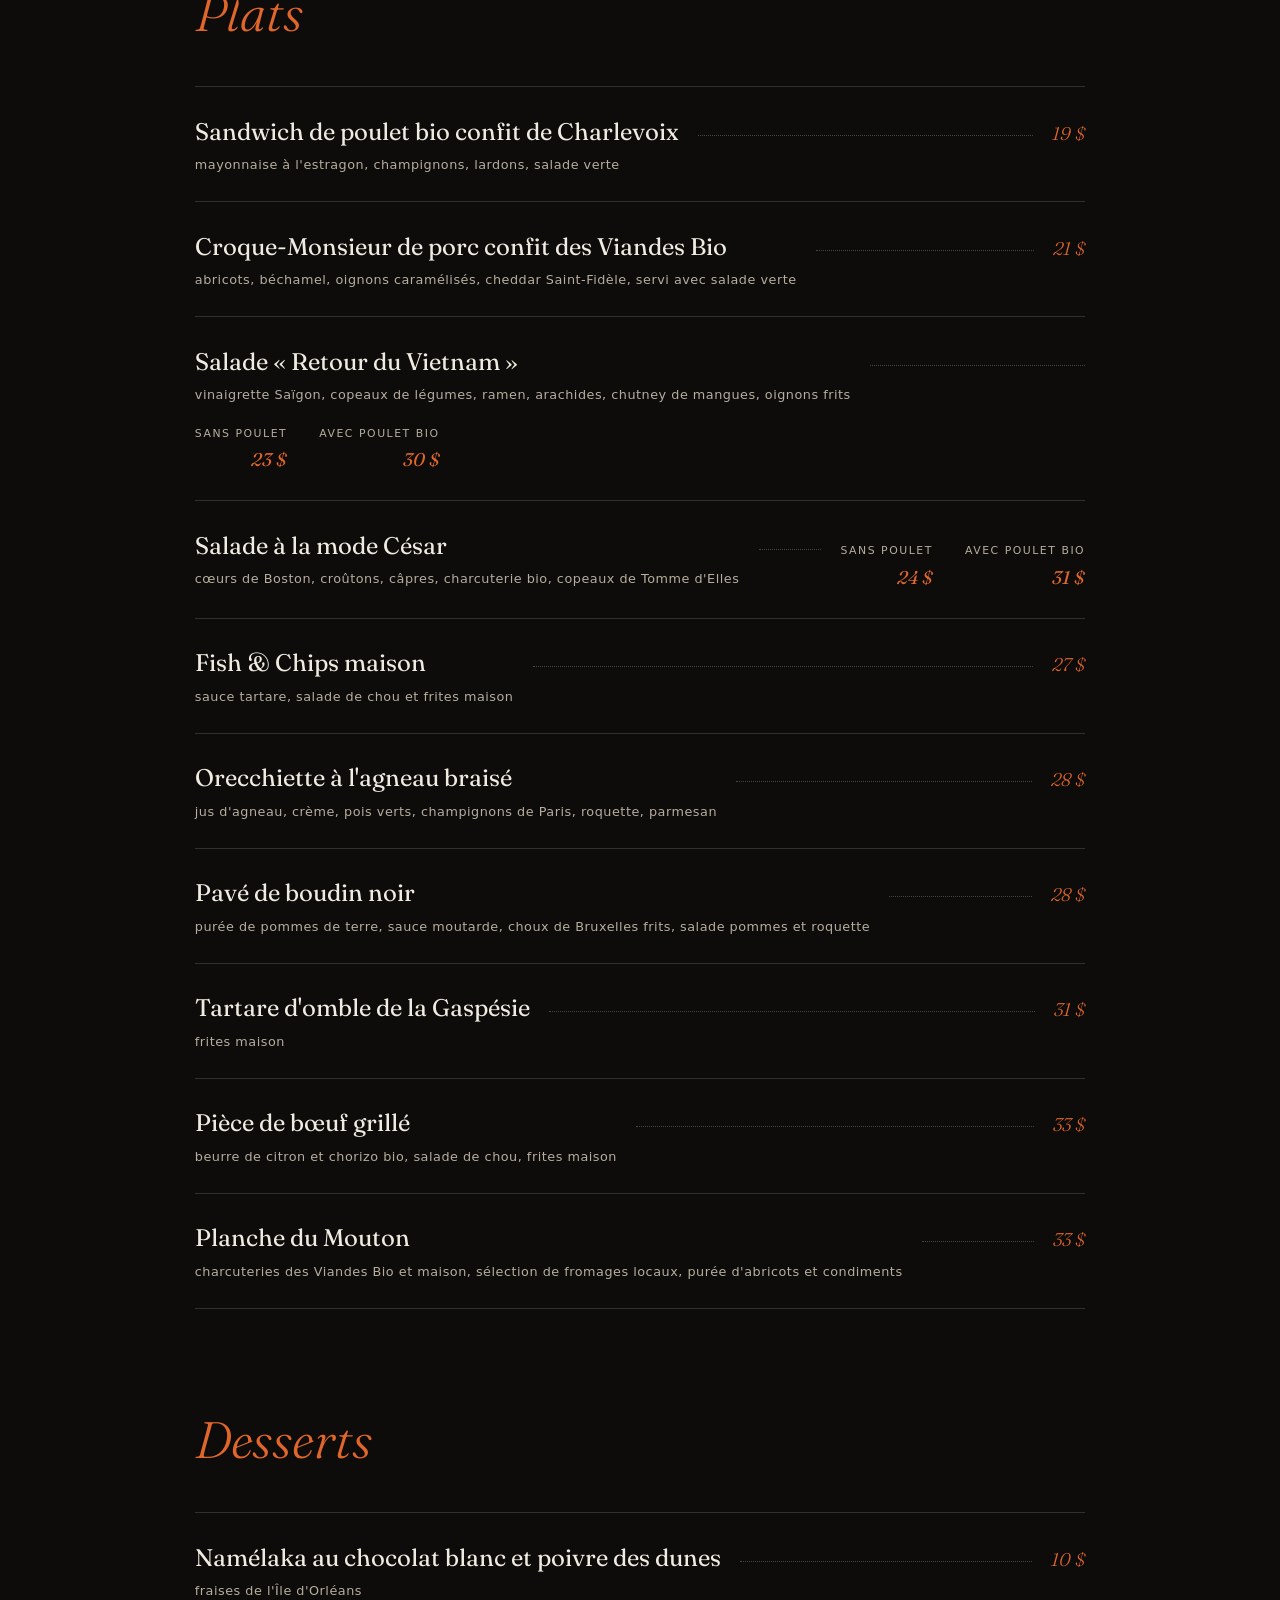
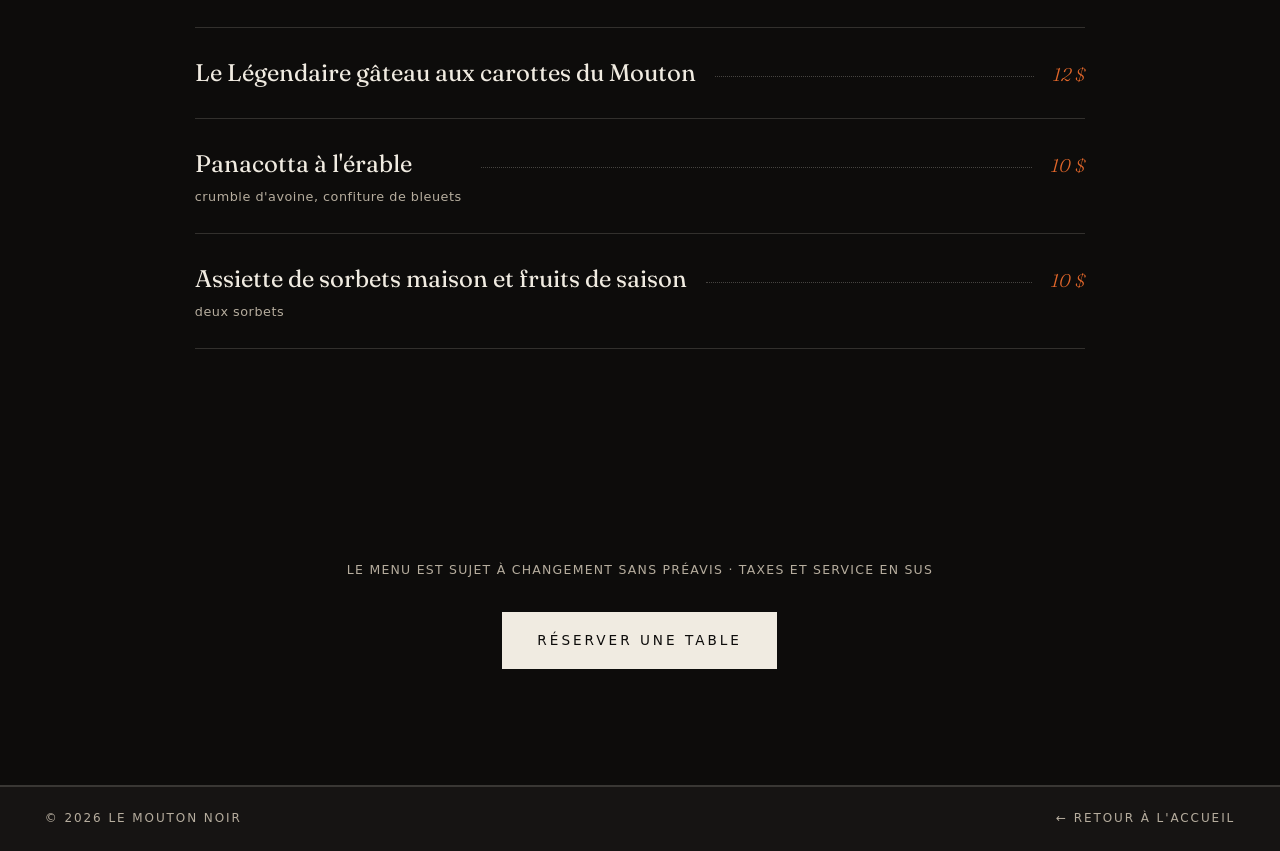
==== commit be2db6fe: "first pass" ====
--- a/menu.html
+++ b/menu.html
@@ -18,7 +18,7 @@
 <!-- ============ NAV ============ -->
 <header class="nav is-scrolled" id="nav">
   <a href="index.html" class="nav__brand">
-    <span class="nav__mark">MN</span>
+    <img class="nav__logo" src="assets/logo.png" alt="Le Mouton Noir" />
     <span class="nav__name">Le Mouton&nbsp;Noir</span>
   </a>
   <nav class="nav__links">
--- a/styles.css
+++ b/styles.css
@@ -5,19 +5,21 @@
    ========================================================= */
 
 :root {
-  --ink: #121110;
-  --coal: #1a1816;
-  --coal-2: #221f1c;
-  --cream: #f2ece1;
-  --cream-dim: #cfc6b6;
+  --ink: #0d0c0b;
+  --coal: #161413;
+  --coal-2: #1e1b19;
+  --cream: #f0ebe1;
+  --cream-dim: #b6ad9e;
   --ember: #e0662a;
   --ember-soft: #f08a4b;
   --sage: #9aa88f;
-  --line: rgba(242, 236, 225, 0.14);
+  --line: rgba(240, 235, 225, 0.16);
+  --display: "Archivo", system-ui, sans-serif;
   --serif: "Fraunces", Georgia, serif;
-  --sans: "Outfit", system-ui, sans-serif;
+  --mono: "Space Mono", ui-monospace, monospace;
+  --sans: "Archivo", system-ui, sans-serif;
   --ease-out: cubic-bezier(0.22, 1, 0.36, 1);
-  --pad: clamp(1.25rem, 4vw, 4rem);
+  --pad: clamp(1.25rem, 3.5vw, 3.5rem);
 }
 
 * { margin: 0; padding: 0; box-sizing: border-box; }
@@ -73,24 +75,30 @@
 
 /* ---------- Buttons ---------- */
 .btn {
-  display: inline-block;
+  display: inline-flex;
+  align-items: center;
+  gap: 0.9em;
   font-family: var(--sans);
   font-weight: 500;
-  font-size: 0.8rem;
-  letter-spacing: 0.14em;
-  text-transform: uppercase;
-  padding: 1em 2.2em;
-  border-radius: 999px;
+  font-size: 0.72rem;
+  letter-spacing: 0.22em;
+  text-transform: uppercase;
+  padding: 1.15em 2em;
+  border-radius: 0;
   transition: transform 0.35s var(--ease-out), background 0.35s, color 0.35s, border-color 0.35s;
   will-change: transform;
 }
-.btn:hover { transform: translateY(-3px) scale(1.02); }
-.btn--solid { background: var(--ember); color: var(--ink); }
-.btn--solid:hover { background: var(--ember-soft); }
+.btn__arrow { transition: transform 0.35s var(--ease-out); }
+.btn:hover .btn__arrow { transform: translateX(5px); }
+.btn:hover { transform: translateY(-2px); }
+.btn--solid { background: var(--cream); color: var(--ink); }
+.btn--solid:hover { background: var(--ember); color: var(--ink); }
+.btn--outline { border: 1px solid rgba(240,235,225,0.5); color: var(--cream); }
+.btn--outline:hover { border-color: var(--cream); background: var(--cream); color: var(--ink); }
 .btn--ghost { border: 1px solid var(--line); color: var(--cream); }
 .btn--ghost:hover { border-color: var(--cream); }
 .btn--light { background: var(--cream); color: var(--ink); }
-.btn--big { font-size: 0.95rem; padding: 1.2em 3em; }
+.btn--big { font-size: 0.85rem; padding: 1.3em 2.6em; }
 
 /* ---------- Nav ---------- */
 .nav {
@@ -108,103 +116,111 @@
   border-bottom: 1px solid var(--line);
 }
 .nav__brand { display: flex; align-items: center; gap: 0.7rem; }
-.nav__mark {
-  display: grid; place-items: center;
-  width: 38px; height: 38px;
+.nav__logo {
+  width: 44px; height: 44px;
+  object-fit: cover;
+  border-radius: 50%;
   border: 1px solid var(--line);
-  border-radius: 50%;
-  font-family: var(--serif);
-  font-size: 0.85rem;
-  letter-spacing: 0.05em;
-}
+  transition: transform 0.5s var(--ease-out);
+}
+.nav__brand:hover .nav__logo { transform: rotate(-8deg) scale(1.06); }
 .nav__name { font-family: var(--serif); font-size: 1.05rem; letter-spacing: 0.02em; }
-.nav__links { display: flex; gap: 2rem; }
+.nav__links { display: flex; gap: 2.2rem; }
 .nav__links a {
-  font-size: 0.78rem;
-  letter-spacing: 0.16em;
-  text-transform: uppercase;
-  color: var(--cream-dim);
-  position: relative;
-  transition: color 0.3s;
-}
-.nav__links a::after {
-  content: "";
-  position: absolute; left: 0; bottom: -5px;
-  width: 100%; height: 1px;
-  background: var(--ember);
-  transform: scaleX(0);
-  transform-origin: right;
-  transition: transform 0.4s var(--ease-out);
-}
-.nav__links a:hover { color: var(--cream); }
-.nav__links a:hover::after { transform: scaleX(1); transform-origin: left; }
+  font-family: var(--sans);
+  font-weight: 500;
+  font-size: 0.72rem;
+  letter-spacing: 0.18em;
+  text-transform: uppercase;
+  color: var(--cream);
+  opacity: 0.75;
+  position: relative;
+  transition: opacity 0.3s, color 0.3s;
+}
+.nav__links a:hover { opacity: 1; color: var(--ember-soft); }
 .nav__cta { padding: 0.75em 1.6em; }
 @media (max-width: 820px) { .nav__links { display: none; } }
 
-/* ---------- Hero ---------- */
+/* ---------- Hero (full-bleed, giant display title) ---------- */
 .hero {
   position: relative;
   min-height: 100svh;
-  display: flex; flex-direction: column; justify-content: center;
   overflow: hidden;
-}
-#ember-canvas { position: absolute; inset: 0; width: 100%; height: 100%; }
+  display: flex;
+  align-items: center;
+}
+.hero__media { position: absolute; inset: 0; }
+.hero__media img {
+  width: 100%; height: 100%;
+  object-fit: cover;
+  filter: brightness(0.5) saturate(0.9) contrast(1.05);
+  transform: scale(1.08);
+  animation: hero-zoom 2.4s var(--ease-out) forwards;
+}
+@keyframes hero-zoom { to { transform: scale(1); } }
+#ember-canvas { position: absolute; inset: 0; width: 100%; height: 100%; mix-blend-mode: screen; opacity: 0.8; }
 .hero__veil {
   position: absolute; inset: 0;
   background:
-    radial-gradient(ellipse 90% 70% at 50% 45%, transparent 30%, rgba(18,17,16,0.85) 100%),
-    linear-gradient(to top, var(--ink) 0%, transparent 30%);
+    linear-gradient(to bottom, rgba(13,12,11,0.55) 0%, transparent 26%, transparent 62%, rgba(13,12,11,0.9) 100%),
+    radial-gradient(ellipse 100% 80% at 50% 50%, transparent 45%, rgba(13,12,11,0.55) 100%);
   pointer-events: none;
 }
-.hero__inner {
-  position: relative; z-index: 2;
+
+/* Giant title overlapping the photo */
+.hero__title {
+  position: relative;
+  z-index: 2;
+  width: 100%;
   padding: 0 var(--pad);
-  text-align: center;
-}
-.hero__eyebrow {
-  font-size: 0.78rem;
-  letter-spacing: 0.42em;
-  text-transform: uppercase;
-  color: var(--ember-soft);
-  margin-bottom: 2rem;
-}
-.hero__title {
-  font-family: var(--serif);
-  font-weight: 300;
-  font-size: clamp(3.4rem, 12vw, 10.5rem);
-  line-height: 0.95;
-  letter-spacing: -0.02em;
-}
-.hero__title em { font-style: italic; font-weight: 400; color: var(--ember); }
-.hero__title .line { display: block; overflow: hidden; }
-.hero__title .line > span, .hero__title .line > em {
+  font-family: var(--display);
+  font-stretch: 125%;
+  font-weight: 800;
+  font-size: clamp(3rem, 11.5vw, 11rem);
+  line-height: 0.88;
+  letter-spacing: -0.01em;
+  text-transform: uppercase;
+  color: var(--cream);
+  pointer-events: none;
+}
+.hero__title-line { display: block; overflow: hidden; }
+.hero__title-line > span {
   display: inline-block;
   transform: translateY(110%);
-  animation: rise 1.1s var(--ease-out) forwards;
-}
-.hero__title .line--indent { margin-left: 0.9em; }
-.hero__title .line:nth-child(2) > em { animation-delay: 0.15s; }
+  animation: rise 1.2s var(--ease-out) 0.25s forwards;
+}
+.hero__title-line--right { text-align: right; }
+.hero__title-line--right > span { animation-delay: 0.4s; -webkit-text-stroke: 2px var(--cream); color: transparent; }
 @keyframes rise { to { transform: translateY(0); } }
-.hero__sub {
-  margin: 2.2rem auto 0;
-  color: var(--cream-dim);
-  font-size: clamp(0.95rem, 1.6vw, 1.15rem);
-}
-.hero__actions {
-  margin-top: 2.6rem;
-  display: flex; gap: 1rem; justify-content: center; flex-wrap: wrap;
-}
-.hero__footer {
-  position: absolute; bottom: 0; left: 0; right: 0; z-index: 2;
-  display: flex; align-items: flex-end; justify-content: space-between;
-  padding: 1.6rem var(--pad);
-  font-size: 0.75rem;
-  letter-spacing: 0.2em;
-  text-transform: uppercase;
-  color: var(--cream-dim);
-}
-.hero__meta .dot { margin: 0 0.6em; color: var(--ember); }
-.hero__scroll { display: block; width: 1px; }
+
+/* Corner text blocks (Kairo-style) */
+.hero__corners { position: absolute; inset: 0; z-index: 3; pointer-events: none; }
+.hero__corners > * { pointer-events: auto; }
+.hero__corner {
+  position: absolute;
+  font-family: var(--sans);
+  font-weight: 500;
+  font-size: 0.68rem;
+  letter-spacing: 0.14em;
+  line-height: 1.9;
+  text-transform: uppercase;
+  color: var(--cream);
+  opacity: 0.85;
+  max-width: 34ch;
+}
+.hero__corner--tl { top: 6.2rem; left: var(--pad); }
+.hero__corner--br { right: var(--pad); bottom: 9rem; text-align: left; }
+.hero__corner--bl { left: var(--pad); bottom: 2.4rem; }
+.hero__cta { position: absolute; right: var(--pad); bottom: 2.1rem; }
+@media (max-width: 900px) {
+  .hero__corner--tl { display: none; }
+  .hero__corner--br { display: none; }
+  .hero__corner--bl { position: static; padding: 0 var(--pad); }
+  .hero__corners { display: flex; align-items: flex-end; padding-bottom: 7.5rem; }
+  .hero__cta { right: var(--pad); bottom: 1.8rem; }
+}
+
+.hero__scroll { position: absolute; left: 50%; bottom: 1.8rem; z-index: 3; display: none; }
 .hero__scroll-line {
   display: block;
   width: 1px; height: 56px;
@@ -247,23 +263,31 @@
 .section { padding: clamp(5rem, 12vw, 10rem) var(--pad); max-width: 1400px; margin: 0 auto; }
 .section__head { position: relative; margin-bottom: clamp(3rem, 6vw, 5rem); }
 .section__index {
-  font-family: var(--serif);
-  font-size: 0.9rem;
+  font-family: var(--mono);
+  font-size: 0.72rem;
   color: var(--ember);
   display: block;
   margin-bottom: 1.2rem;
   letter-spacing: 0.1em;
 }
-.section__index::after { content: " —"; color: var(--cream-dim); }
+.section__index::before { content: "//"; color: var(--cream-dim); margin-right: 0.4em; }
 .section__index--light { color: var(--cream); }
 .section__title {
-  font-family: var(--serif);
+  font-family: var(--display);
+  font-stretch: 118%;
+  font-weight: 700;
+  text-transform: uppercase;
+  font-size: clamp(2.2rem, 5.5vw, 4.6rem);
+  line-height: 0.98;
+  letter-spacing: -0.01em;
+}
+.section__title em {
+  font-family: var(--serif);
+  font-style: italic;
   font-weight: 300;
-  font-size: clamp(2.6rem, 6.5vw, 5.5rem);
-  line-height: 1.02;
-  letter-spacing: -0.015em;
-}
-.section__title em { font-style: italic; color: var(--ember); }
+  text-transform: none;
+  color: var(--ember);
+}
 .section__more { position: absolute; right: 0; bottom: 0.4em; }
 
 /* Split title animation */
@@ -301,6 +325,48 @@
   line-height: 1.45;
   color: var(--cream);
 }
+
+/* Media figures with clip reveal + tilt */
+.histoire__media {
+  margin-top: 2.6rem;
+  position: relative;
+  overflow: hidden;
+  border-radius: 4px;
+  transition: transform 0.4s var(--ease-out);
+  transform-style: preserve-3d;
+}
+.histoire__media img {
+  width: 100%;
+  aspect-ratio: 4 / 3;
+  object-fit: cover;
+  display: block;
+  transform: scale(1.15);
+  transition: transform 1.4s var(--ease-out), filter 1.4s var(--ease-out);
+  filter: saturate(0.9);
+}
+.histoire__media.is-in img { transform: scale(1); filter: saturate(1); }
+.histoire__media::after {
+  content: "";
+  position: absolute; inset: 0;
+  background: var(--ink);
+  transform-origin: top;
+  transition: transform 1.1s var(--ease-out);
+}
+.histoire__media.is-in::after { transform: scaleY(0); transform-origin: bottom; }
+.histoire__media figcaption {
+  position: absolute;
+  left: 1rem; bottom: 0.9rem;
+  z-index: 1;
+  font-size: 0.68rem;
+  letter-spacing: 0.22em;
+  text-transform: uppercase;
+  color: var(--cream);
+  background: rgba(18,17,16,0.55);
+  backdrop-filter: blur(6px);
+  padding: 0.5em 1em;
+  border-radius: 999px;
+}
+.histoire__media--small img { aspect-ratio: 4 / 5; }
 .histoire__facts { display: flex; flex-direction: column; gap: 2.2rem; }
 .fact { display: flex; align-items: baseline; gap: 1.4rem; border-bottom: 1px solid var(--line); padding-bottom: 1.4rem; }
 .fact__num {
@@ -355,16 +421,19 @@
 .terrasse__bg {
   position: absolute; inset: -12% 0;
   z-index: -1;
-  background:
-    linear-gradient(to bottom, rgba(18,17,16,0.75), rgba(18,17,16,0.25) 40%, rgba(18,17,16,0.85)),
-    radial-gradient(ellipse 120% 90% at 70% 20%, #2e4a3f 0%, #16211d 55%, var(--ink) 100%);
+  will-change: transform;
+}
+.terrasse__bg img {
+  width: 100%; height: 100%;
+  object-fit: cover;
+  filter: brightness(0.62) saturate(0.95);
 }
 .terrasse__bg::after {
   content: "";
   position: absolute; inset: 0;
   background:
-    repeating-linear-gradient(178deg, transparent 0 34px, rgba(154,168,143,0.06) 34px 36px),
-    radial-gradient(ellipse 60% 40% at 30% 85%, rgba(224,102,42,0.18), transparent 70%);
+    linear-gradient(to bottom, rgba(18,17,16,0.9), rgba(18,17,16,0.25) 40%, rgba(18,17,16,0.92)),
+    radial-gradient(ellipse 60% 40% at 30% 85%, rgba(224,102,42,0.16), transparent 70%);
 }
 .terrasse__content { padding: 6rem var(--pad); max-width: 720px; }
 .terrasse__title {
@@ -375,7 +444,62 @@
   margin: 1rem 0 1.6rem;
 }
 .terrasse__title em { font-style: italic; color: var(--sage); }
-.terrasse__text { color: var(--cream-dim); max-width: 46ch; margin-bottom: 2.2rem; }
+.terrasse__text { color: var(--cream); max-width: 46ch; margin-bottom: 1.8rem; text-shadow: 0 1px 12px rgba(0,0,0,0.5); }
+.terrasse__tags { display: flex; gap: 0.6rem; flex-wrap: wrap; margin-bottom: 2.2rem; }
+.tag {
+  font-size: 0.68rem;
+  letter-spacing: 0.2em;
+  text-transform: uppercase;
+  padding: 0.55em 1.2em;
+  border: 1px solid rgba(242,236,225,0.35);
+  border-radius: 999px;
+  color: var(--cream);
+  backdrop-filter: blur(6px);
+  background: rgba(18,17,16,0.3);
+}
+
+/* ---------- Galerie (scroll drift) ---------- */
+.galerie { overflow: hidden; padding: clamp(4rem, 8vw, 7rem) 0; border-top: 1px solid var(--line); }
+.galerie__track {
+  display: flex;
+  gap: clamp(1rem, 2.5vw, 2rem);
+  padding: 0 var(--pad);
+  width: max-content;
+  will-change: transform;
+}
+.galerie__item {
+  position: relative;
+  width: clamp(260px, 34vw, 460px);
+  flex-shrink: 0;
+  overflow: hidden;
+  border-radius: 4px;
+}
+.galerie__item img {
+  width: 100%;
+  aspect-ratio: 4 / 3;
+  object-fit: cover;
+  display: block;
+  transform: scale(1.08);
+  transition: transform 1s var(--ease-out), filter 1s var(--ease-out);
+  filter: saturate(0.85) brightness(0.95);
+}
+.galerie__item:hover img { transform: scale(1.01); filter: saturate(1.05) brightness(1); }
+.galerie__item figcaption {
+  position: absolute;
+  left: 1rem; bottom: 0.9rem;
+  font-size: 0.68rem;
+  letter-spacing: 0.22em;
+  text-transform: uppercase;
+  color: var(--cream);
+  background: rgba(18,17,16,0.55);
+  backdrop-filter: blur(6px);
+  padding: 0.5em 1em;
+  border-radius: 999px;
+  opacity: 0;
+  transform: translateY(8px);
+  transition: opacity 0.5s var(--ease-out), transform 0.5s var(--ease-out);
+}
+.galerie__item:hover figcaption { opacity: 1; transform: none; }
 
 /* ---------- Menu dishes ---------- */
 .dishes { list-style: none; }
@@ -452,6 +576,15 @@
 /* ---------- Footer ---------- */
 .footer { border-top: 1px solid var(--line); background: var(--coal); }
 .footer__cta { text-align: center; padding: clamp(5rem, 10vw, 8rem) var(--pad); }
+.footer__logo {
+  width: 110px; height: 110px;
+  object-fit: cover;
+  border-radius: 50%;
+  border: 1px solid var(--line);
+  margin-bottom: 2.4rem;
+  transition: transform 0.6s var(--ease-out);
+}
+.footer__logo:hover { transform: rotate(-6deg) scale(1.05); }
 .footer__title {
   font-family: var(--serif);
   font-weight: 300;
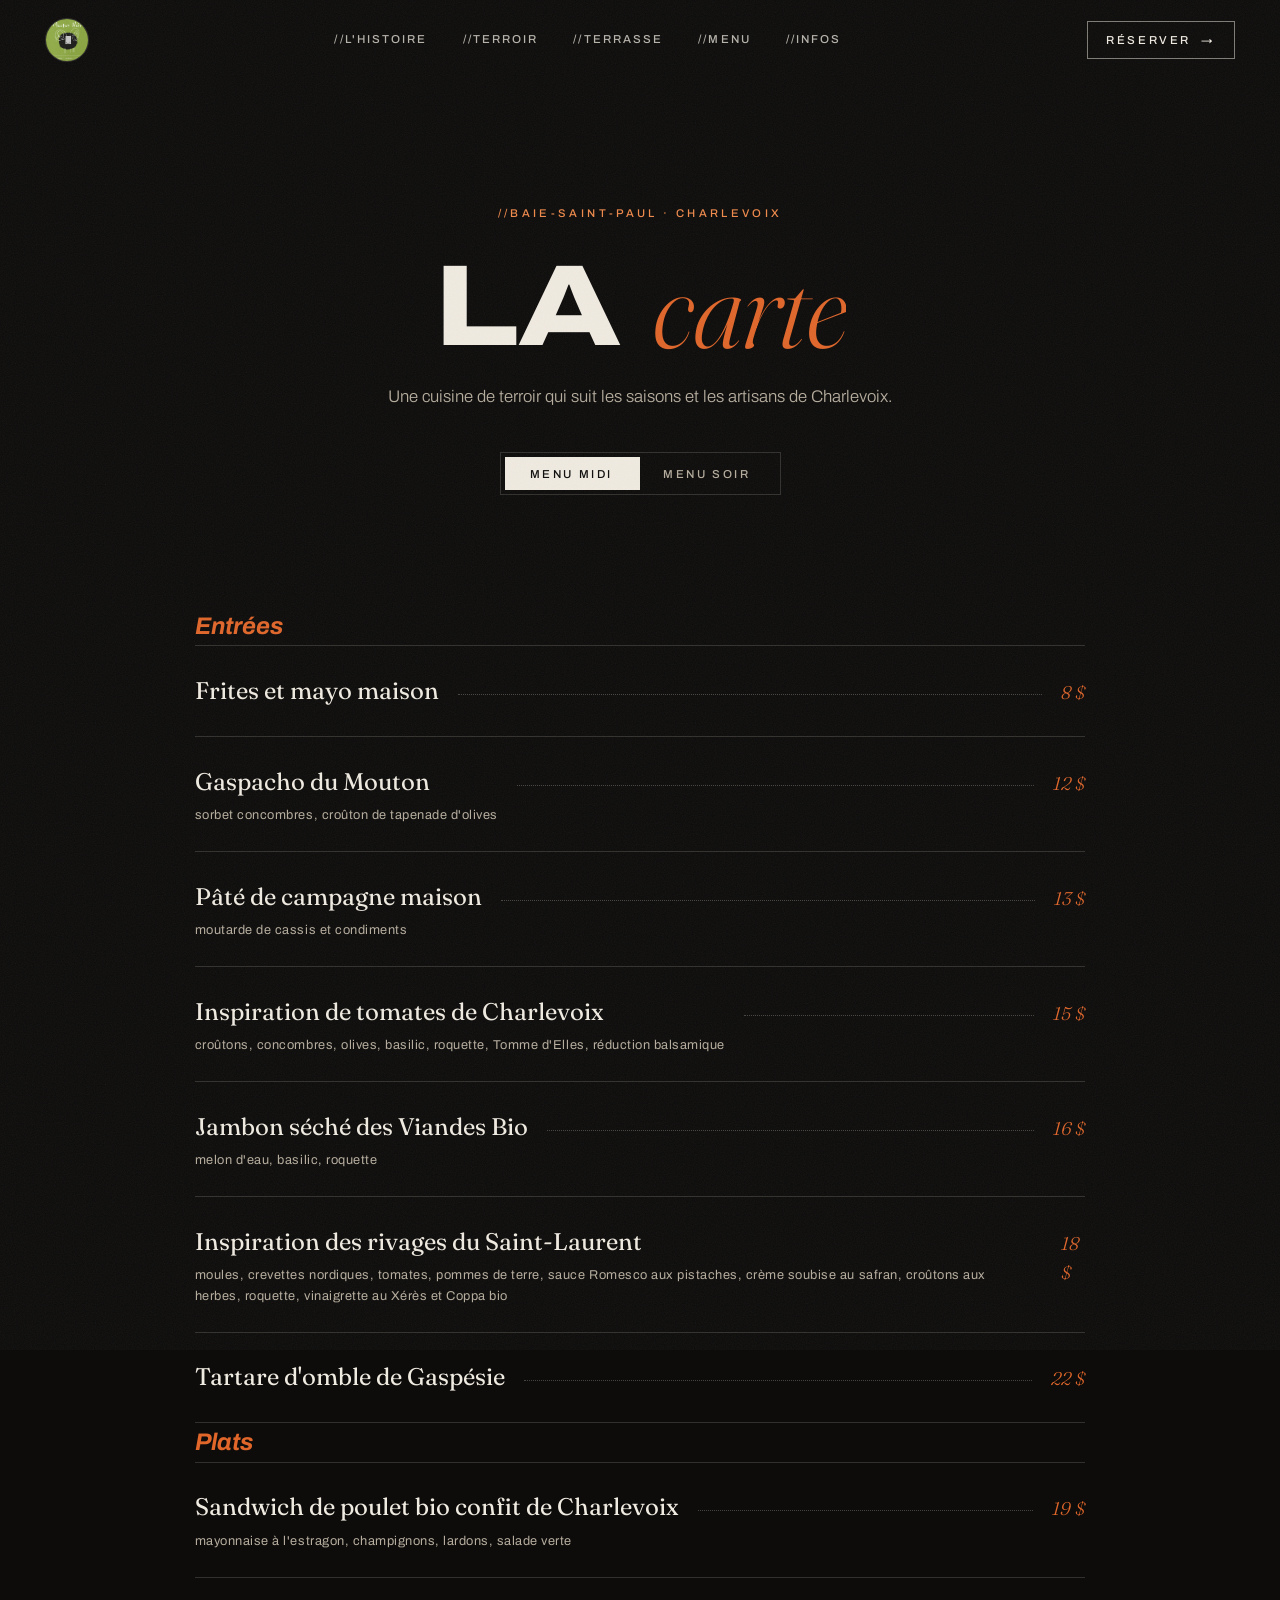
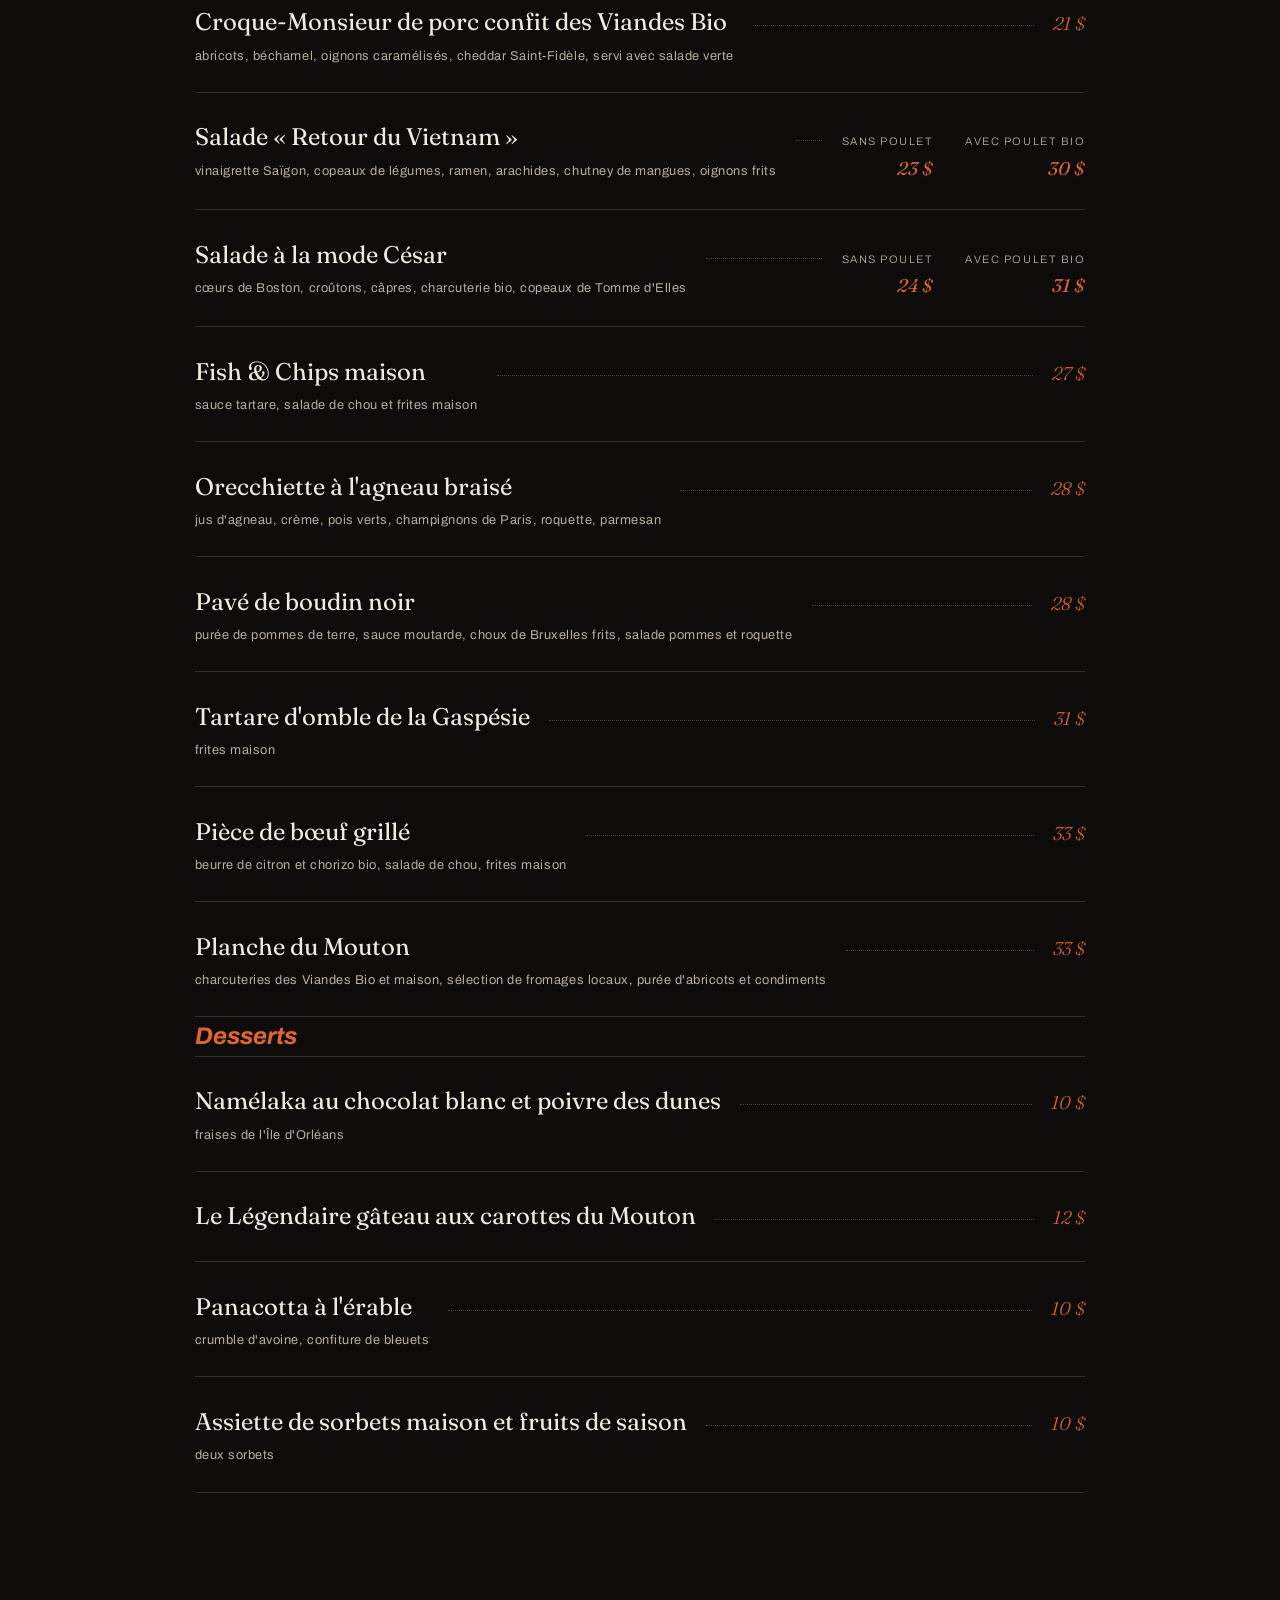
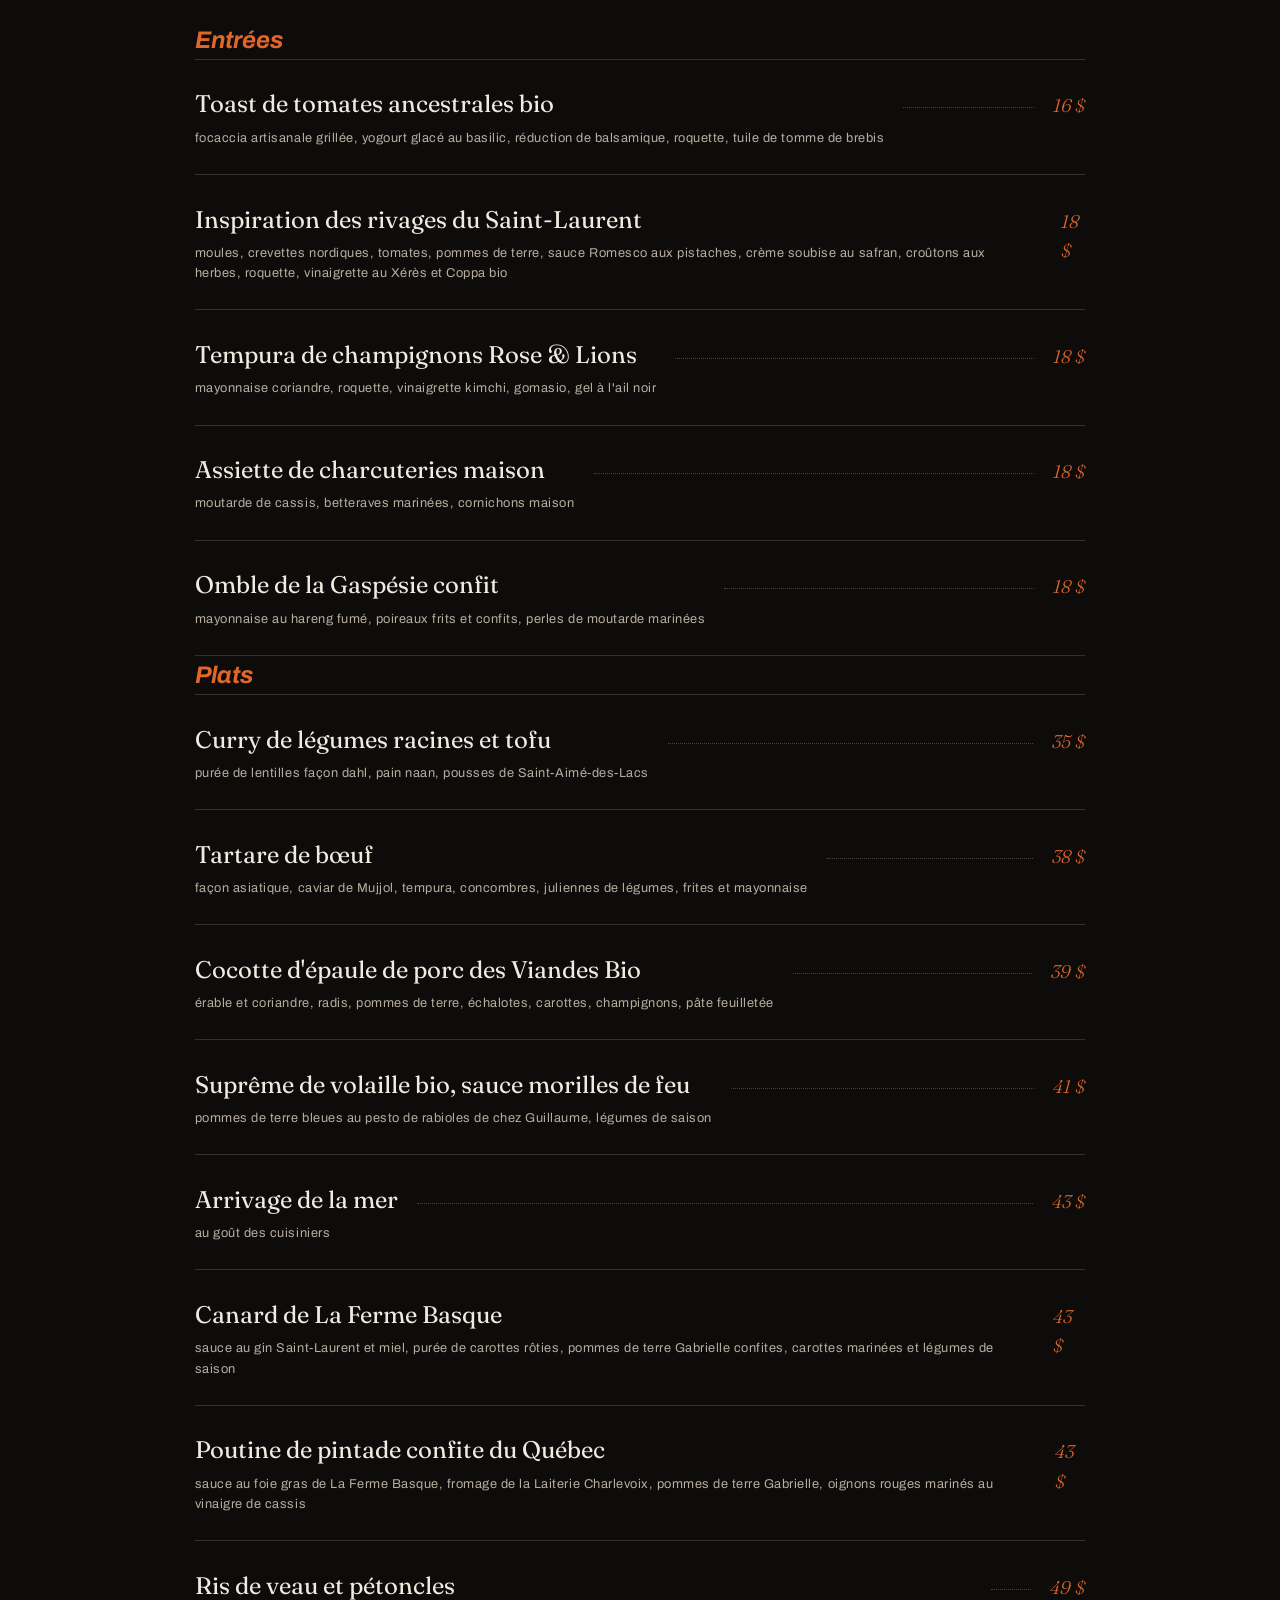
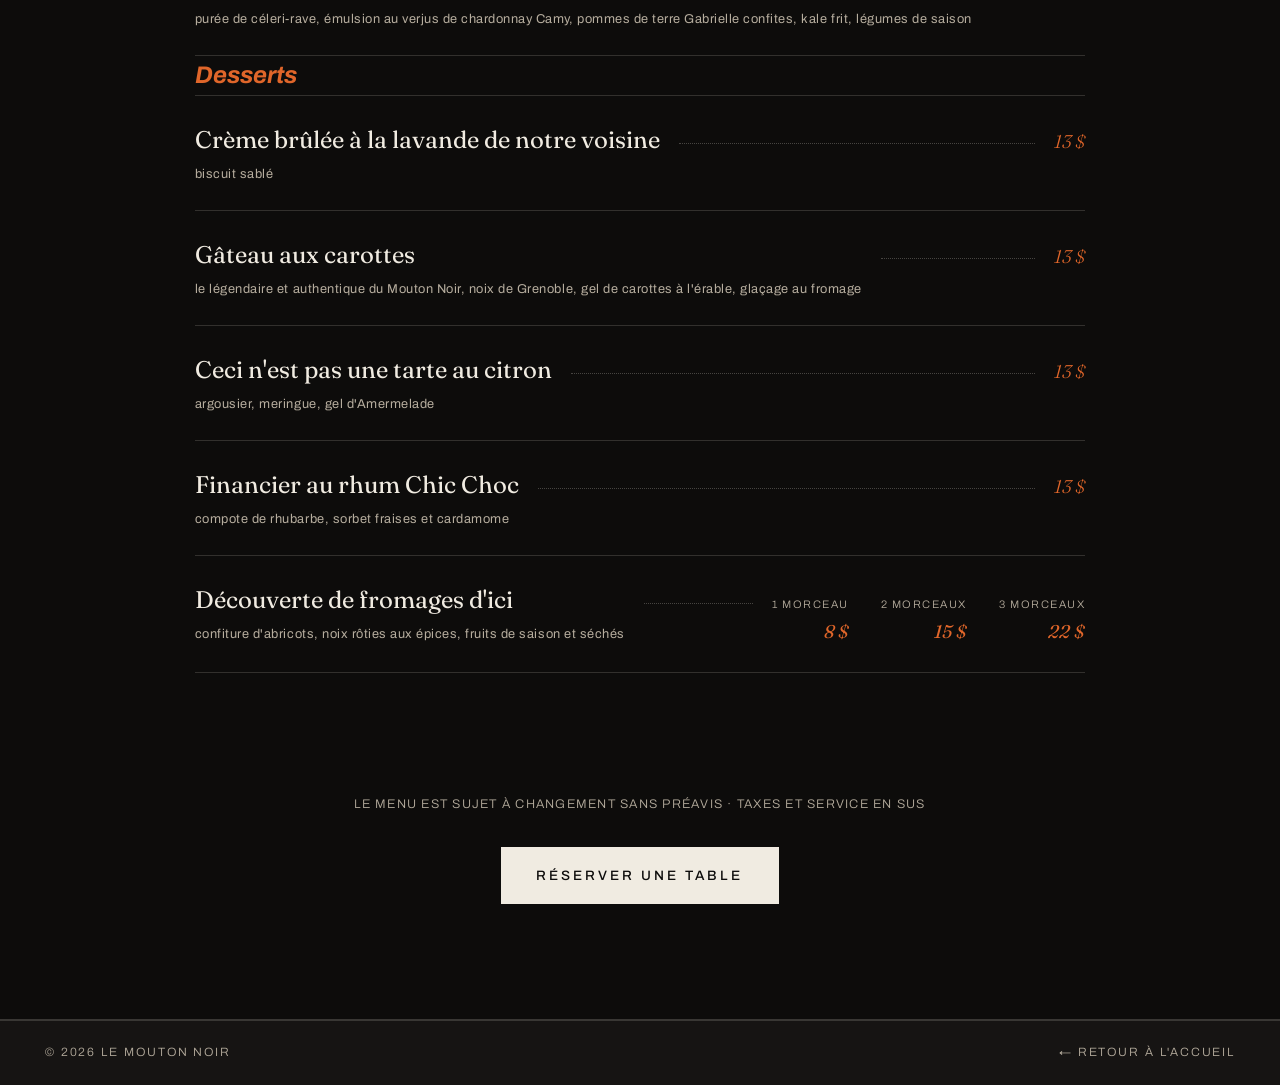
==== commit a9605951: "add images" ====
--- a/menu.html
+++ b/menu.html
@@ -7,7 +7,7 @@
 <meta name="description" content="Menu midi et menu soir du Mouton Noir — cuisine de terroir de Charlevoix à Baie-Saint-Paul." />
 <link rel="preconnect" href="https://fonts.googleapis.com" />
 <link rel="preconnect" href="https://fonts.gstatic.com" crossorigin />
-<link href="https://fonts.googleapis.com/css2?family=Fraunces:ital,opsz,wght@0,9..144,300;0,9..144,400;0,9..144,600;1,9..144,300;1,9..144,400&family=Outfit:wght@300;400;500;600&display=swap" rel="stylesheet" />
+<link href="https://fonts.googleapis.com/css2?family=Archivo:wdth,wght@62..125,300;62..125,400;62..125,500;62..125,600;62..125,700;62..125,800&family=Fraunces:ital,opsz,wght@0,9..144,300;0,9..144,400;1,9..144,300;1,9..144,400&family=Space+Mono:wght@400;700&display=swap" rel="stylesheet" />
 <link rel="stylesheet" href="styles.css" />
 </head>
 <body class="menu-page">
@@ -19,23 +19,22 @@
 <header class="nav is-scrolled" id="nav">
   <a href="index.html" class="nav__brand">
     <img class="nav__logo" src="assets/logo.png" alt="Le Mouton Noir" />
-    <span class="nav__name">Le Mouton&nbsp;Noir</span>
   </a>
   <nav class="nav__links">
-    <a href="index.html#histoire">L'histoire</a>
-    <a href="index.html#terroir">Terroir</a>
-    <a href="index.html#terrasse">Terrasse</a>
-    <a href="menu.html" aria-current="page">Menu</a>
-    <a href="index.html#infos">Infos</a>
+    <a href="index.html#histoire">//L'histoire</a>
+    <a href="index.html#terroir">//Terroir</a>
+    <a href="index.html#terrasse">//Terrasse</a>
+    <a href="menu.html" aria-current="page">//Menu</a>
+    <a href="index.html#infos">//Infos</a>
   </nav>
-  <a class="btn btn--solid nav__cta" href="http://widgets.libroreserve.com/WEB/QC015031606046/book" target="_blank" rel="noopener">Réserver</a>
+  <a class="btn btn--outline nav__cta" href="http://widgets.libroreserve.com/WEB/QC015031606046/book" target="_blank" rel="noopener">Réserver <span class="btn__arrow">→</span></a>
 </header>
 
 <!-- ============ MENU HEADER ============ -->
 <section class="menu-hero">
-  <p class="hero__eyebrow reveal">Baie-Saint-Paul · Charlevoix</p>
+  <p class="menu-hero__eyebrow reveal">//Baie-Saint-Paul · Charlevoix</p>
   <h1 class="menu-hero__title split-title">La <em>carte</em></h1>
-  <p class="hero__sub reveal">Une cuisine de terroir qui suit les saisons et les artisans de Charlevoix.</p>
+  <p class="menu-hero__sub reveal">Une cuisine de terroir qui suit les saisons et les artisans de Charlevoix.</p>
 
   <div class="menu-toggle reveal" role="tablist" aria-label="Choix du menu">
     <button class="menu-toggle__btn is-active" role="tab" aria-selected="true" data-menu="midi">Menu Midi</button>
--- a/styles.css
+++ b/styles.css
@@ -250,9 +250,12 @@
   animation: marquee 26s linear infinite;
 }
 .marquee__track span {
-  font-family: var(--serif);
-  font-style: italic;
-  font-size: 1.1rem;
+  font-family: var(--display);
+  font-stretch: 118%;
+  font-weight: 600;
+  font-size: 0.85rem;
+  letter-spacing: 0.3em;
+  text-transform: uppercase;
   color: var(--cream-dim);
   white-space: nowrap;
   padding-right: 1rem;
@@ -437,13 +440,16 @@
 }
 .terrasse__content { padding: 6rem var(--pad); max-width: 720px; }
 .terrasse__title {
-  font-family: var(--serif);
-  font-weight: 300;
-  font-size: clamp(2.8rem, 7vw, 6rem);
-  line-height: 1.0;
+  font-family: var(--display);
+  font-stretch: 120%;
+  font-weight: 700;
+  text-transform: uppercase;
+  font-size: clamp(2.4rem, 6.5vw, 5.5rem);
+  line-height: 0.95;
   margin: 1rem 0 1.6rem;
-}
-.terrasse__title em { font-style: italic; color: var(--sage); }
+  text-shadow: 0 2px 30px rgba(0,0,0,0.6);
+}
+.terrasse__title em { font-family: var(--serif); font-style: italic; font-weight: 300; text-transform: none; color: var(--sage); }
 .terrasse__text { color: var(--cream); max-width: 46ch; margin-bottom: 1.8rem; text-shadow: 0 1px 12px rgba(0,0,0,0.5); }
 .terrasse__tags { display: flex; gap: 0.6rem; flex-wrap: wrap; margin-bottom: 2.2rem; }
 .tag {
@@ -583,13 +589,15 @@
   border: 1px solid var(--line);
   margin-bottom: 2.4rem;
   transition: transform 0.6s var(--ease-out);
-}
-.footer__logo:hover { transform: rotate(-6deg) scale(1.05); }
-.footer__title {
-  font-family: var(--serif);
-  font-weight: 300;
-  font-size: clamp(2.6rem, 7vw, 6rem);
-  line-height: 1.02;
+}display);
+  font-stretch: 120%;
+  font-weight: 700;
+  text-transform: uppercase;
+  font-size: clamp(2.2rem, 6vw, 5rem);
+  line-height: 0.98;
+  margin-bottom: 2.6rem;
+}
+.footer__title em { font-family: var(--serif); font-style: italic; font-weight: 300; text-transform: none
   margin-bottom: 2.6rem;
 }
 .footer__title em { font-style: italic; color: var(--ember); }
@@ -606,7 +614,8 @@
 @media (prefers-reduced-motion: reduce) {
   *, *::before, *::after { animation-duration: 0.01ms !important; transition-duration: 0.01ms !important; }
   .reveal, .split-title .word > span { opacity: 1; transform: none; }
-  .hero__title .line > span, .hero__title .line > em { transform: none; animation: none; }
+  .hero__title-line > span { transform: none; animation: none; }
+  .hero__media img { transform: none; animation: none; }
 }
 
 /* =========================================================
@@ -618,15 +627,31 @@
   max-width: 1400px;
   margin: 0 auto;
 }
+.menu-hero__eyebrow {
+  font-family: var(--sans);
+  font-weight: 500;
+  font-size: 0.7rem;
+  letter-spacing: 0.3em;
+  text-transform: uppercase;
+  color: var(--ember-soft);
+  margin-bottom: 1.8rem;
+}
 .menu-hero__title {
-  font-family: var(--serif);
+  font-family: var(--display);
+  font-stretch: 122%;
+  font-weight: 800;
+  text-transform: uppercase;
+  font-size: clamp(3rem, 9vw, 8rem);
+  line-height: 0.9;
+  letter-spacing: -0.01em;
+  margin-bottom: 1.6rem;
+}
+.menu-hero__title em { font-family: var(--serif); font-style: italic; font-weight: 300; text-transform: none; color: var(--ember); }
+.menu-hero__sub {
+  color: var(--cream-dim);
+  font-size: clamp(0.9rem, 1.4vw, 1.05rem);
   font-weight: 300;
-  font-size: clamp(3rem, 9vw, 8rem);
-  line-height: 0.95;
-  letter-spacing: -0.02em;
-  margin-bottom: 1.6rem;
-}
-.menu-hero__title em { font-style: italic; color: var(--ember); }
+}
 
 /* Toggle */
 .menu-toggle {
@@ -635,7 +660,7 @@
   gap: 0;
   margin-top: 2.6rem;
   border: 1px solid var(--line);
-  border-radius: 999px;
+  border-radius: 0;
   padding: 4px;
   isolation: isolate;
 }
@@ -647,10 +672,10 @@
   color: var(--cream-dim);
   font-family: var(--sans);
   font-weight: 500;
-  font-size: 0.78rem;
-  letter-spacing: 0.16em;
-  text-transform: uppercase;
-  padding: 0.85em 2.2em;
+  font-size: 0.72rem;
+  letter-spacing: 0.22em;
+  text-transform: uppercase;
+  padding: 0.9em 2.2em;
   cursor: none;
   transition: color 0.35s;
 }
@@ -659,8 +684,8 @@
   position: absolute;
   top: 4px; bottom: 4px; left: 4px;
   width: calc(50% - 4px);
-  background: var(--ember);
-  border-radius: 999px;
+  background: var(--cream);
+  border-radius: 0;
   transition: transform 0.45s var(--ease-out);
   z-index: 0;
 }
@@ -672,12 +697,14 @@
   margin: 0 auto;
   padding: clamp(2rem, 5vw, 4rem) var(--pad);
   transition: opacity 0.4s var(--ease-out);
-}
-.menu-body.is-hidden { display: none; }
-.menu-cat { margin-bottom: clamp(3.5rem, 7vw, 6rem); }
-.menu-cat__title {
-  font-family: var(--serif);
-  font-weight: 300;
+}display);
+  font-stretch: 118%;
+  font-weight: 700;
+  text-transform: uppercase;
+  font-size: clamp(1.8rem, 4vw, 2.8rem);
+  margin-bottom: 2rem;
+}
+.menu-cat__title em { font-family: var(--serif); font-style: italic; font-weight: 300; text-transform: none
   font-size: clamp(2rem, 4.5vw, 3.2rem);
   margin-bottom: 2rem;
 }
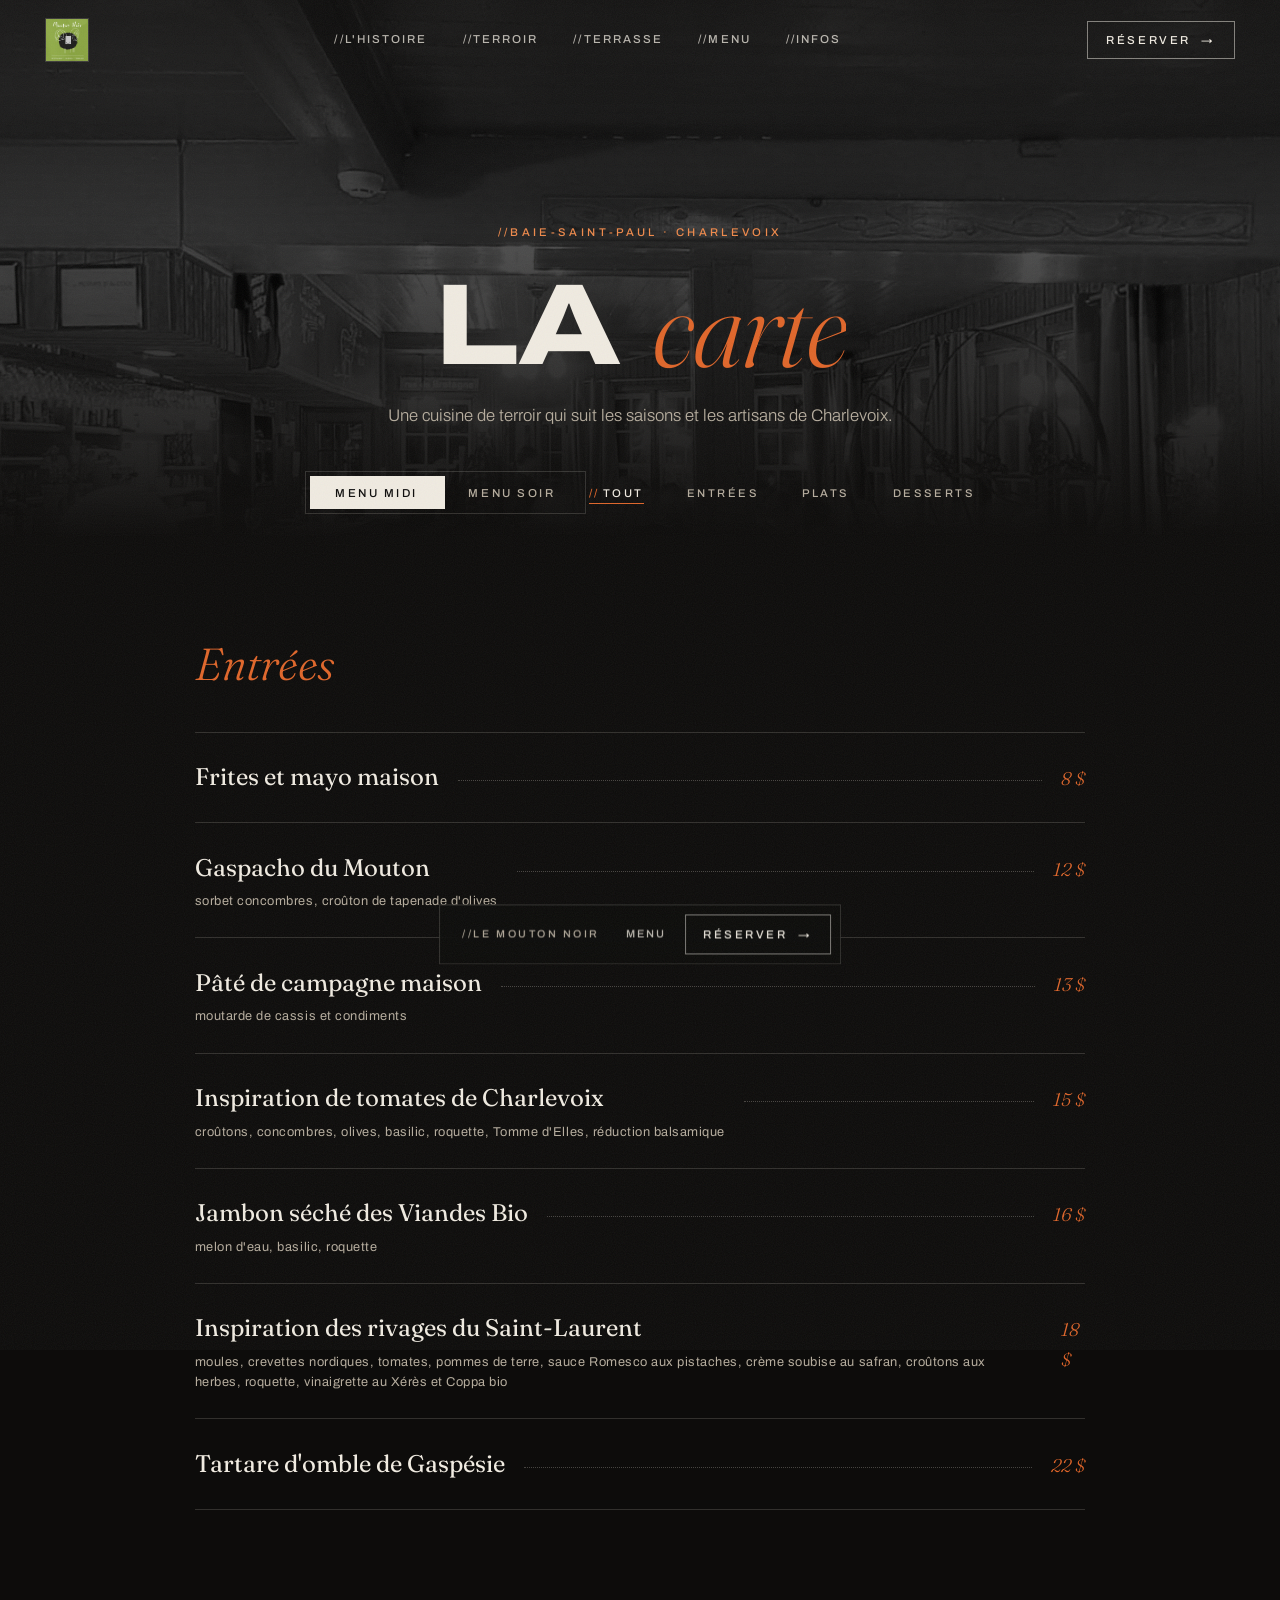
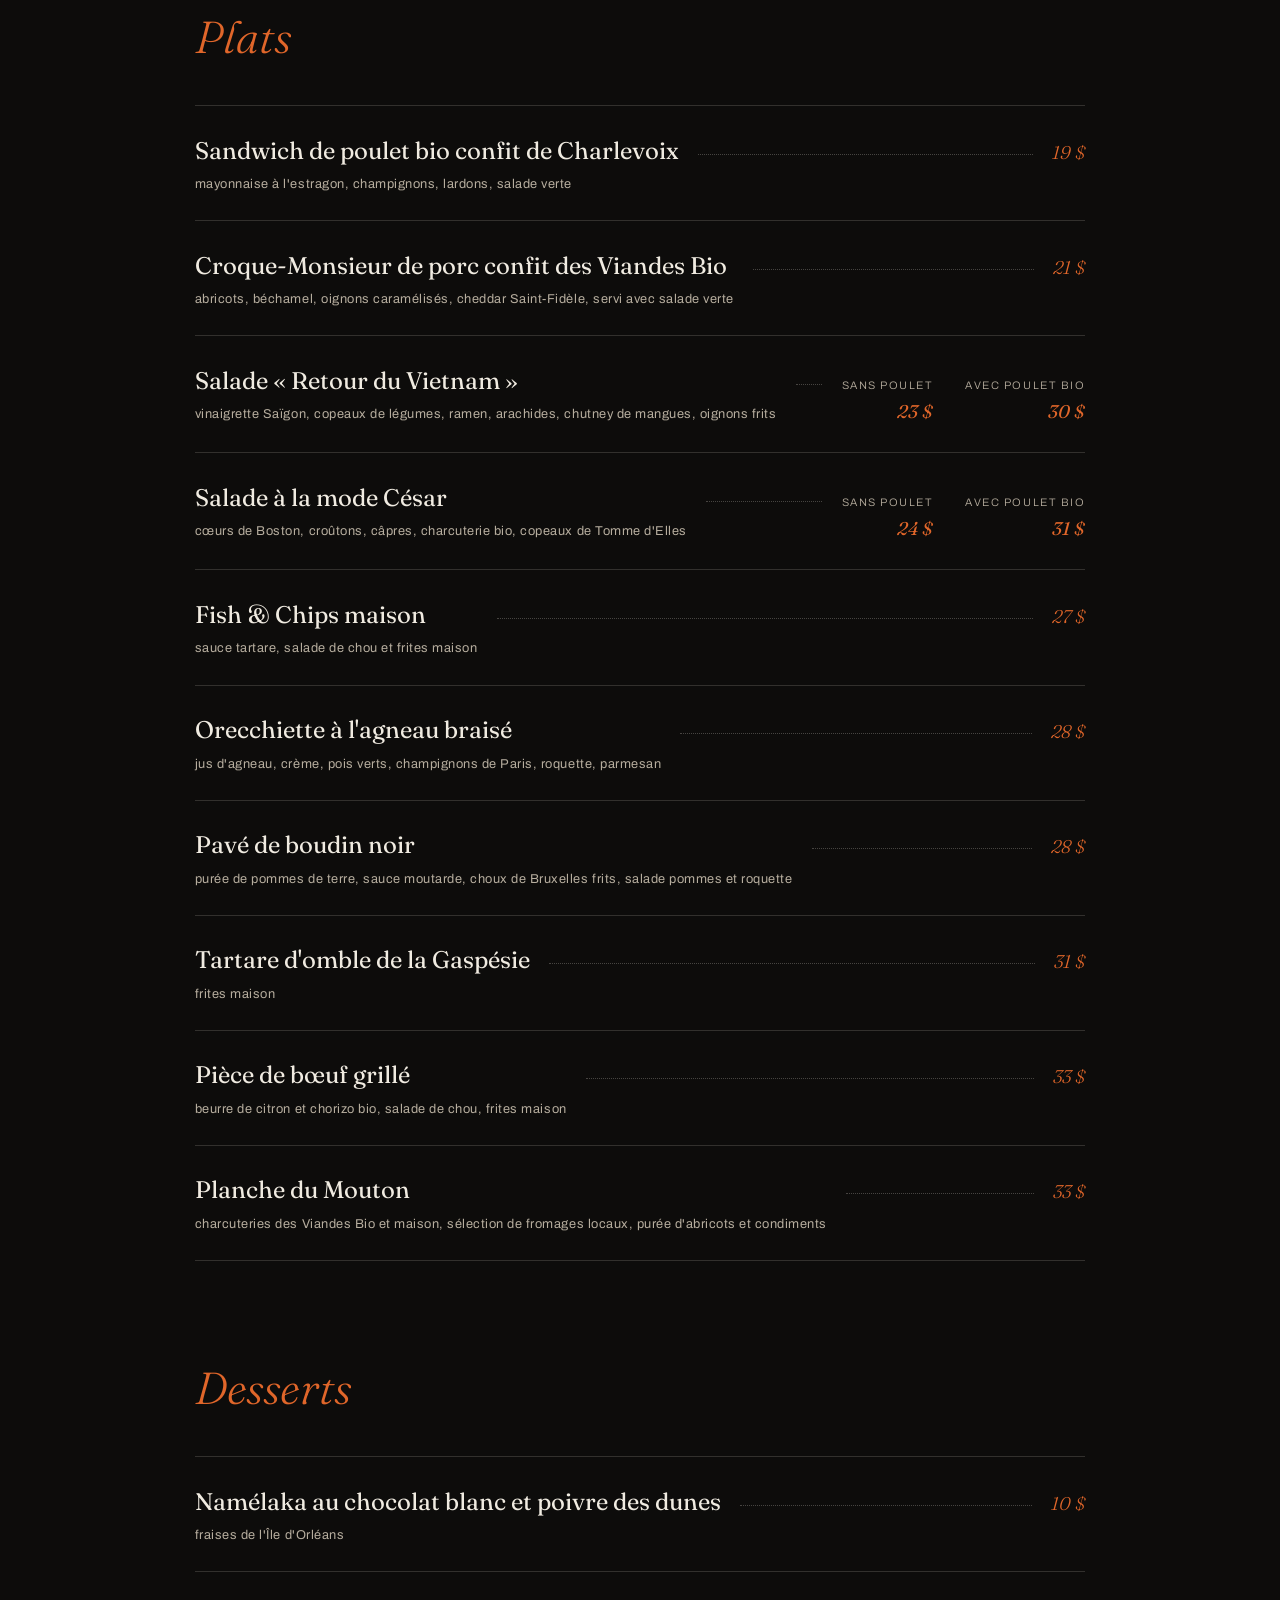
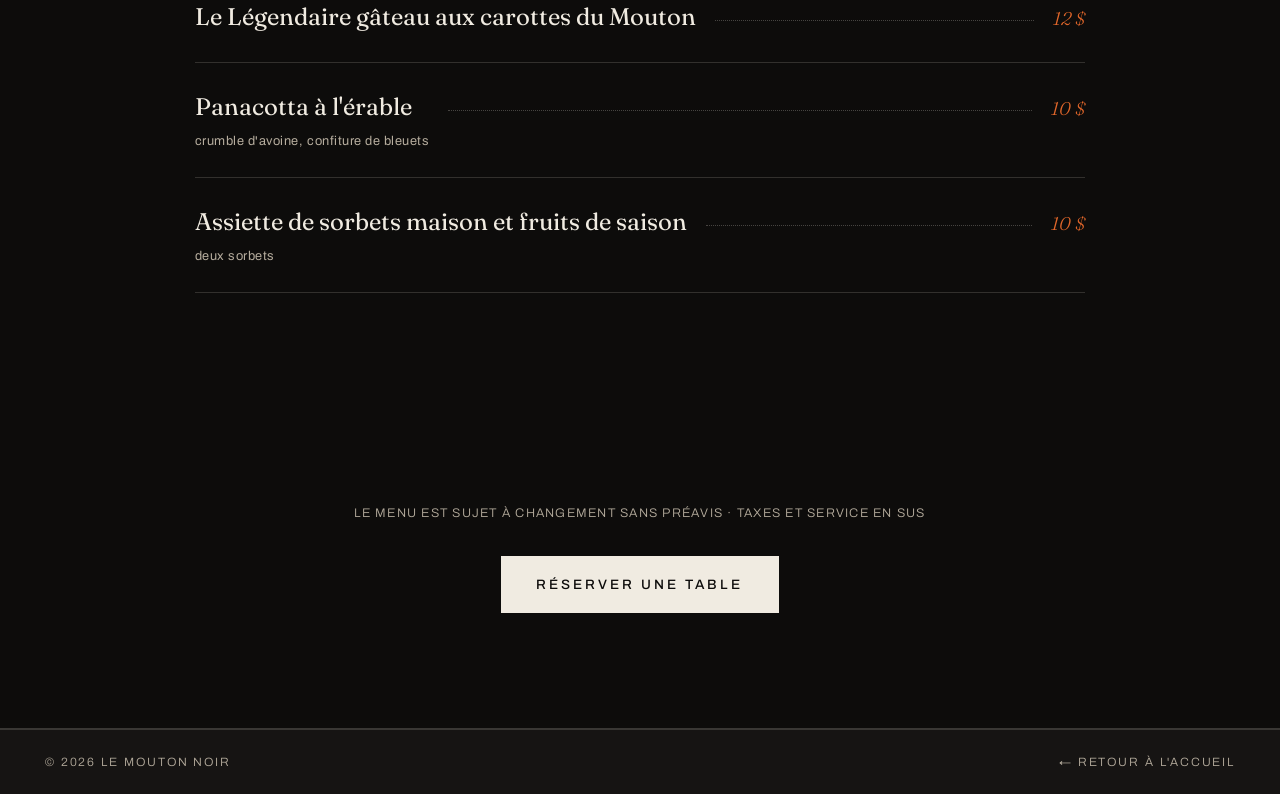
==== commit c1737ca7: "add doc" ====
--- a/menu.html
+++ b/menu.html
@@ -41,11 +41,18 @@
     <button class="menu-toggle__btn" role="tab" aria-selected="false" data-menu="soir">Menu Soir</button>
     <span class="menu-toggle__pill" aria-hidden="true"></span>
   </div>
+
+  <div class="menu-filter reveal" aria-label="Filtrer par catégorie">
+    <button class="menu-filter__btn is-active" data-cat="tout">Tout</button>
+    <button class="menu-filter__btn" data-cat="entrees">Entrées</button>
+    <button class="menu-filter__btn" data-cat="plats">Plats</button>
+    <button class="menu-filter__btn" data-cat="desserts">Desserts</button>
+  </div>
 </section>
 
 <!-- ============ MENU MIDI ============ -->
 <main class="menu-body" id="menu-midi" data-menu-panel="midi">
-  <section class="menu-cat">
+  <section class="menu-cat" data-cat="entrees">
     <h2 class="menu-cat__title split-title"><em>Entrées</em></h2>
     <ul class="dishes">
       <li class="dish reveal"><div class="dish__name">Frites et mayo maison</div><div class="dish__dots"></div><div class="dish__price">8 $</div></li>
@@ -58,7 +65,7 @@
     </ul>
   </section>
 
-  <section class="menu-cat">
+  <section class="menu-cat" data-cat="plats">
     <h2 class="menu-cat__title split-title"><em>Plats</em></h2>
     <ul class="dishes">
       <li class="dish reveal"><div class="dish__name">Sandwich de poulet bio confit de Charlevoix <span>mayonnaise à l'estragon, champignons, lardons, salade verte</span></div><div class="dish__dots"></div><div class="dish__price">19 $</div></li>
@@ -88,7 +95,7 @@
     </ul>
   </section>
 
-  <section class="menu-cat">
+  <section class="menu-cat" data-cat="desserts">
     <h2 class="menu-cat__title split-title"><em>Desserts</em></h2>
     <ul class="dishes">
       <li class="dish reveal"><div class="dish__name">Namélaka au chocolat blanc et poivre des dunes <span>fraises de l'Île d'Orléans</span></div><div class="dish__dots"></div><div class="dish__price">10 $</div></li>
@@ -101,7 +108,7 @@
 
 <!-- ============ MENU SOIR ============ -->
 <main class="menu-body is-hidden" id="menu-soir" data-menu-panel="soir">
-  <section class="menu-cat">
+  <section class="menu-cat" data-cat="entrees">
     <h2 class="menu-cat__title split-title"><em>Entrées</em></h2>
     <ul class="dishes">
       <li class="dish reveal"><div class="dish__name">Toast de tomates ancestrales bio <span>focaccia artisanale grillée, yogourt glacé au basilic, réduction de balsamique, roquette, tuile de tomme de brebis</span></div><div class="dish__dots"></div><div class="dish__price">16 $</div></li>
@@ -112,7 +119,7 @@
     </ul>
   </section>
 
-  <section class="menu-cat">
+  <section class="menu-cat" data-cat="plats">
     <h2 class="menu-cat__title split-title"><em>Plats</em></h2>
     <ul class="dishes">
       <li class="dish reveal"><div class="dish__name">Curry de légumes racines et tofu <span>purée de lentilles façon dahl, pain naan, pousses de Saint-Aimé-des-Lacs</span></div><div class="dish__dots"></div><div class="dish__price">35 $</div></li>
@@ -126,7 +133,7 @@
     </ul>
   </section>
 
-  <section class="menu-cat">
+  <section class="menu-cat" data-cat="desserts">
     <h2 class="menu-cat__title split-title"><em>Desserts</em></h2>
     <ul class="dishes">
       <li class="dish reveal"><div class="dish__name">Crème brûlée à la lavande de notre voisine <span>biscuit sablé</span></div><div class="dish__dots"></div><div class="dish__price">13 $</div></li>
@@ -146,6 +153,15 @@
   </section>
 </main>
 
+<!-- ============ STICKY BAR ============ -->
+<div class="menu-bar" aria-hidden="false">
+  <span class="menu-bar__label">//Le Mouton Noir</span>
+  <div class="menu-bar__actions">
+    <a href="#menu-midi" class="menu-bar__link">Menu</a>
+    <a class="btn btn--outline" href="http://widgets.libroreserve.com/WEB/QC015031606046/book" target="_blank" rel="noopener">Réserver <span class="btn__arrow">→</span></a>
+  </div>
+</div>
+
 <!-- ============ FOOTNOTE + CTA ============ -->
 <section class="menu-foot">
   <p class="menu__note reveal">Le menu est sujet à changement sans préavis · taxes et service en sus</p>
@@ -172,12 +188,36 @@
           const show = p.dataset.menuPanel === btn.dataset.menu;
           p.classList.toggle("is-hidden", !show);
           if (show) {
-            p.querySelectorAll(".reveal, .split-title").forEach((el) => el.classList.add("is-in"));
+            // rejoue les animations à chaque bascule
+            p.querySelectorAll(".reveal, .split-title").forEach((el, i) => {
+              el.classList.remove("is-in");
+              setTimeout(() => el.classList.add("is-in"), 40 + i * 45);
+            });
           }
         });
         document.querySelector(".menu-toggle").dataset.active = btn.dataset.menu;
       });
     });
+
+    /* ---------- Filtre par catégorie ---------- */
+    const filterBtns = document.querySelectorAll(".menu-filter__btn");
+    filterBtns.forEach((btn) => {
+      btn.addEventListener("click", () => {
+        filterBtns.forEach((b) => b.classList.toggle("is-active", b === btn));
+        const cat = btn.dataset.cat;
+        document.querySelectorAll("[data-menu-panel]:not(.is-hidden) .menu-cat").forEach((section) => {
+          section.classList.toggle("is-dimmed", cat !== "tout" && section.dataset.cat !== cat);
+        });
+      });
+    });
+
+    /* ---------- Sticky bar d'actions ---------- */
+    const bar = document.querySelector(".menu-bar");
+    if (bar) {
+      const onScroll = () => bar.classList.toggle("is-visible", window.scrollY > 420);
+      window.addEventListener("scroll", onScroll, { passive: true });
+      onScroll();
+    }
   })();
 </script>
 </body>
--- a/styles.css
+++ b/styles.css
@@ -119,7 +119,7 @@
 .nav__logo {
   width: 44px; height: 44px;
   object-fit: cover;
-  border-radius: 50%;
+  border-radius: 0;
   border: 1px solid var(--line);
   transition: transform 0.5s var(--ease-out);
 }
@@ -158,7 +158,6 @@
   animation: hero-zoom 2.4s var(--ease-out) forwards;
 }
 @keyframes hero-zoom { to { transform: scale(1); } }
-#ember-canvas { position: absolute; inset: 0; width: 100%; height: 100%; mix-blend-mode: screen; opacity: 0.8; }
 .hero__veil {
   position: absolute; inset: 0;
   background:
@@ -209,58 +208,54 @@
   max-width: 34ch;
 }
 .hero__corner--tl { top: 6.2rem; left: var(--pad); }
-.hero__corner--br { right: var(--pad); bottom: 9rem; text-align: left; }
-.hero__corner--bl { left: var(--pad); bottom: 2.4rem; }
-.hero__cta { position: absolute; right: var(--pad); bottom: 2.1rem; }
+.hero__corner--bl { left: var(--pad); bottom: 7.6rem; }
 @media (max-width: 900px) {
   .hero__corner--tl { display: none; }
-  .hero__corner--br { display: none; }
-  .hero__corner--bl { position: static; padding: 0 var(--pad); }
-  .hero__corners { display: flex; align-items: flex-end; padding-bottom: 7.5rem; }
-  .hero__cta { right: var(--pad); bottom: 1.8rem; }
-}
-
-.hero__scroll { position: absolute; left: 50%; bottom: 1.8rem; z-index: 3; display: none; }
-.hero__scroll-line {
-  display: block;
-  width: 1px; height: 56px;
-  background: var(--line);
-  position: relative;
-  overflow: hidden;
-}
-.hero__scroll-line::after {
-  content: "";
-  position: absolute; top: -100%; left: 0;
-  width: 100%; height: 100%;
-  background: var(--ember);
-  animation: scroll-drip 2s var(--ease-out) infinite;
-}
-@keyframes scroll-drip { 60%, 100% { top: 100%; } }
-
-/* ---------- Marquee ---------- */
-.marquee {
-  border-top: 1px solid var(--line);
-  border-bottom: 1px solid var(--line);
-  overflow: hidden;
-  padding: 1.1rem 0;
-  background: var(--coal);
-}
-.marquee__track {
-  display: flex; width: max-content;
-  animation: marquee 26s linear infinite;
-}
-.marquee__track span {
-  font-family: var(--display);
-  font-stretch: 118%;
-  font-weight: 600;
-  font-size: 0.85rem;
-  letter-spacing: 0.3em;
-  text-transform: uppercase;
-  color: var(--cream-dim);
-  white-space: nowrap;
-  padding-right: 1rem;
-}
-@keyframes marquee { to { transform: translateX(-50%); } }
+  .hero__corner--bl { display: none; }
+}
+
+/* Info strip — plats, horaires, adresse, contact visible dès le haut */
+.hero__strip {
+  position: absolute;
+  left: 0; right: 0; bottom: 0;
+  z-index: 3;
+  display: grid;
+  grid-template-columns: repeat(4, 1fr);
+  border-top: 1px solid rgba(240,235,225,0.25);
+  background: rgba(13,12,11,0.45);
+  backdrop-filter: blur(12px);
+  -webkit-backdrop-filter: blur(12px);
+}
+.hero__strip-item {
+  display: flex;
+  flex-direction: column;
+  gap: 0.5rem;
+  padding: 1.15rem var(--pad);
+  border-right: 1px solid rgba(240,235,225,0.14);
+  transition: background 0.35s var(--ease-out);
+}
+.hero__strip-item:last-child { border-right: none; }
+a.hero__strip-item:hover { background: rgba(240,235,225,0.07); }
+.hero__strip-label {
+  font-family: var(--sans);
+  font-weight: 500;
+  font-size: 0.62rem;
+  letter-spacing: 0.24em;
+  text-transform: uppercase;
+  color: var(--ember-soft);
+}
+.hero__strip-value {
+  font-family: var(--sans);
+  font-weight: 500;
+  font-size: 0.74rem;
+  letter-spacing: 0.1em;
+  text-transform: uppercase;
+  color: var(--cream);
+}
+@media (max-width: 900px) {
+  .hero__strip { grid-template-columns: 1fr 1fr; }
+  .hero__strip-item { border-bottom: 1px solid rgba(240,235,225,0.14); }
+}
 
 /* ---------- Sections ---------- */
 .section { padding: clamp(5rem, 12vw, 10rem) var(--pad); max-width: 1400px; margin: 0 auto; }
@@ -322,11 +317,11 @@
   align-items: start;
 }
 .histoire__lead {
-  font-family: var(--serif);
-  font-size: clamp(1.25rem, 2.4vw, 1.8rem);
+  font-family: var(--sans);
   font-weight: 300;
-  line-height: 1.45;
-  color: var(--cream);
+  font-size: clamp(1.05rem, 1.8vw, 1.35rem);
+  line-height: 1.7;
+  color: var(--cream-dim);
 }
 
 /* Media figures with clip reveal + tilt */
@@ -371,15 +366,6 @@
 }
 .histoire__media--small img { aspect-ratio: 4 / 5; }
 .histoire__facts { display: flex; flex-direction: column; gap: 2.2rem; }
-.fact { display: flex; align-items: baseline; gap: 1.4rem; border-bottom: 1px solid var(--line); padding-bottom: 1.4rem; }
-.fact__num {
-  font-family: var(--serif);
-  font-size: clamp(2.4rem, 4vw, 3.6rem);
-  color: var(--ember);
-  line-height: 1;
-  min-width: 2.2em;
-}
-.fact__label { font-size: 0.85rem; letter-spacing: 0.08em; text-transform: uppercase; color: var(--cream-dim); }
 @media (max-width: 820px) { .histoire__grid { grid-template-columns: 1fr; } }
 
 /* ---------- Terroir cards ---------- */
@@ -585,7 +571,7 @@
 .footer__logo {
   width: 110px; height: 110px;
   object-fit: cover;
-  border-radius: 50%;
+  border-radius: 0;
   border: 1px solid var(--line);
   margin-bottom: 2.4rem;
   transition: transform 0.6s var(--ease-out);
@@ -622,11 +608,25 @@
    MENU PAGE
    ========================================================= */
 .menu-hero {
-  padding: clamp(9rem, 16vw, 13rem) var(--pad) clamp(2rem, 4vw, 3rem);
+  position: relative;
+  overflow: hidden;
+  padding: clamp(10rem, 18vw, 14rem) var(--pad) clamp(2rem, 4vw, 3rem);
   text-align: center;
-  max-width: 1400px;
-  margin: 0 auto;
-}
+}
+.menu-hero::before {
+  content: "";
+  position: absolute; inset: 0;
+  background: url("assets/photo-3.jpg") center 30% / cover no-repeat;
+  filter: brightness(0.32) saturate(0.85);
+  transform: scale(1.06);
+  animation: hero-zoom 2.2s var(--ease-out) forwards;
+}
+.menu-hero::after {
+  content: "";
+  position: absolute; inset: 0;
+  background: linear-gradient(to bottom, rgba(13,12,11,0.6), transparent 40%, var(--ink) 96%);
+}
+.menu-hero > * { position: relative; z-index: 1; }
 .menu-hero__eyebrow {
   font-family: var(--sans);
   font-weight: 500;
@@ -697,18 +697,87 @@
   margin: 0 auto;
   padding: clamp(2rem, 5vw, 4rem) var(--pad);
   transition: opacity 0.4s var(--ease-out);
-}display);
+}
+.menu-body.is-hidden { display: none; }
+.menu-cat { margin-bottom: clamp(3.5rem, 7vw, 6rem); transition: opacity 0.45s var(--ease-out); }
+.menu-cat.is-dimmed { opacity: 0.14; pointer-events: none; }
+.menu-cat__title {
+  font-family: var(--display);
   font-stretch: 118%;
   font-weight: 700;
   text-transform: uppercase;
   font-size: clamp(1.8rem, 4vw, 2.8rem);
   margin-bottom: 2rem;
 }
-.menu-cat__title em { font-family: var(--serif); font-style: italic; font-weight: 300; text-transform: none
-  font-size: clamp(2rem, 4.5vw, 3.2rem);
-  margin-bottom: 2rem;
-}
-.menu-cat__title em { font-style: italic; color: var(--ember); }
+.menu-cat__title em { font-family: var(--serif); font-style: italic; font-weight: 300; text-transform: none; color: var(--ember); }
+
+/* Category filter */
+.menu-filter {
+  margin-top: 1.6rem;
+  display: inline-flex;
+  gap: 1.8rem;
+  flex-wrap: wrap;
+  justify-content: center;
+}
+.menu-filter__btn {
+  background: none;
+  border: none;
+  cursor: none;
+  font-family: var(--sans);
+  font-weight: 500;
+  font-size: 0.7rem;
+  letter-spacing: 0.22em;
+  text-transform: uppercase;
+  color: var(--cream-dim);
+  padding: 0.4em 0;
+  border-bottom: 1px solid transparent;
+  transition: color 0.3s, border-color 0.3s;
+}
+.menu-filter__btn::before { content: "//"; opacity: 0; margin-right: 0.3em; color: var(--ember); transition: opacity 0.3s; }
+.menu-filter__btn:hover { color: var(--cream); }
+.menu-filter__btn.is-active { color: var(--cream); border-color: var(--ember); }
+.menu-filter__btn.is-active::before { opacity: 1; }
+
+/* Sticky action bar */
+.menu-bar {
+  position: fixed;
+  left: 50%;
+  bottom: 1.2rem;
+  transform: translate(-50%, 140%);
+  z-index: 60;
+  display: flex;
+  align-items: center;
+  gap: 1.6rem;
+  padding: 0.55rem 0.55rem 0.55rem 1.4rem;
+  background: rgba(13,12,11,0.75);
+  border: 1px solid var(--line);
+  backdrop-filter: blur(14px);
+  -webkit-backdrop-filter: blur(14px);
+  transition: transform 0.5s var(--ease-out);
+}
+.menu-bar.is-visible { transform: translate(-50%, 0); }
+.menu-bar__label {
+  font-family: var(--sans);
+  font-weight: 500;
+  font-size: 0.66rem;
+  letter-spacing: 0.24em;
+  text-transform: uppercase;
+  color: var(--cream-dim);
+  white-space: nowrap;
+}
+.menu-bar__actions { display: flex; align-items: center; gap: 1.2rem; }
+.menu-bar__link {
+  font-family: var(--sans);
+  font-weight: 500;
+  font-size: 0.68rem;
+  letter-spacing: 0.2em;
+  text-transform: uppercase;
+  color: var(--cream);
+  opacity: 0.8;
+  transition: opacity 0.3s;
+}
+.menu-bar__link:hover { opacity: 1; }
+.menu-bar .btn { padding: 0.85em 1.5em; }
 
 .menu-foot {
   text-align: center;
@@ -717,4 +786,4 @@
 .menu-foot .btn { margin-top: 2rem; }
 
 .footer__bar a:hover { color: var(--cream); }
-@media (hover: none) { .menu-toggle__btn { cursor: pointer; } }
+@media (hover: none) { .menu-toggle__btn, .menu-filter__btn { cursor: pointer; } }
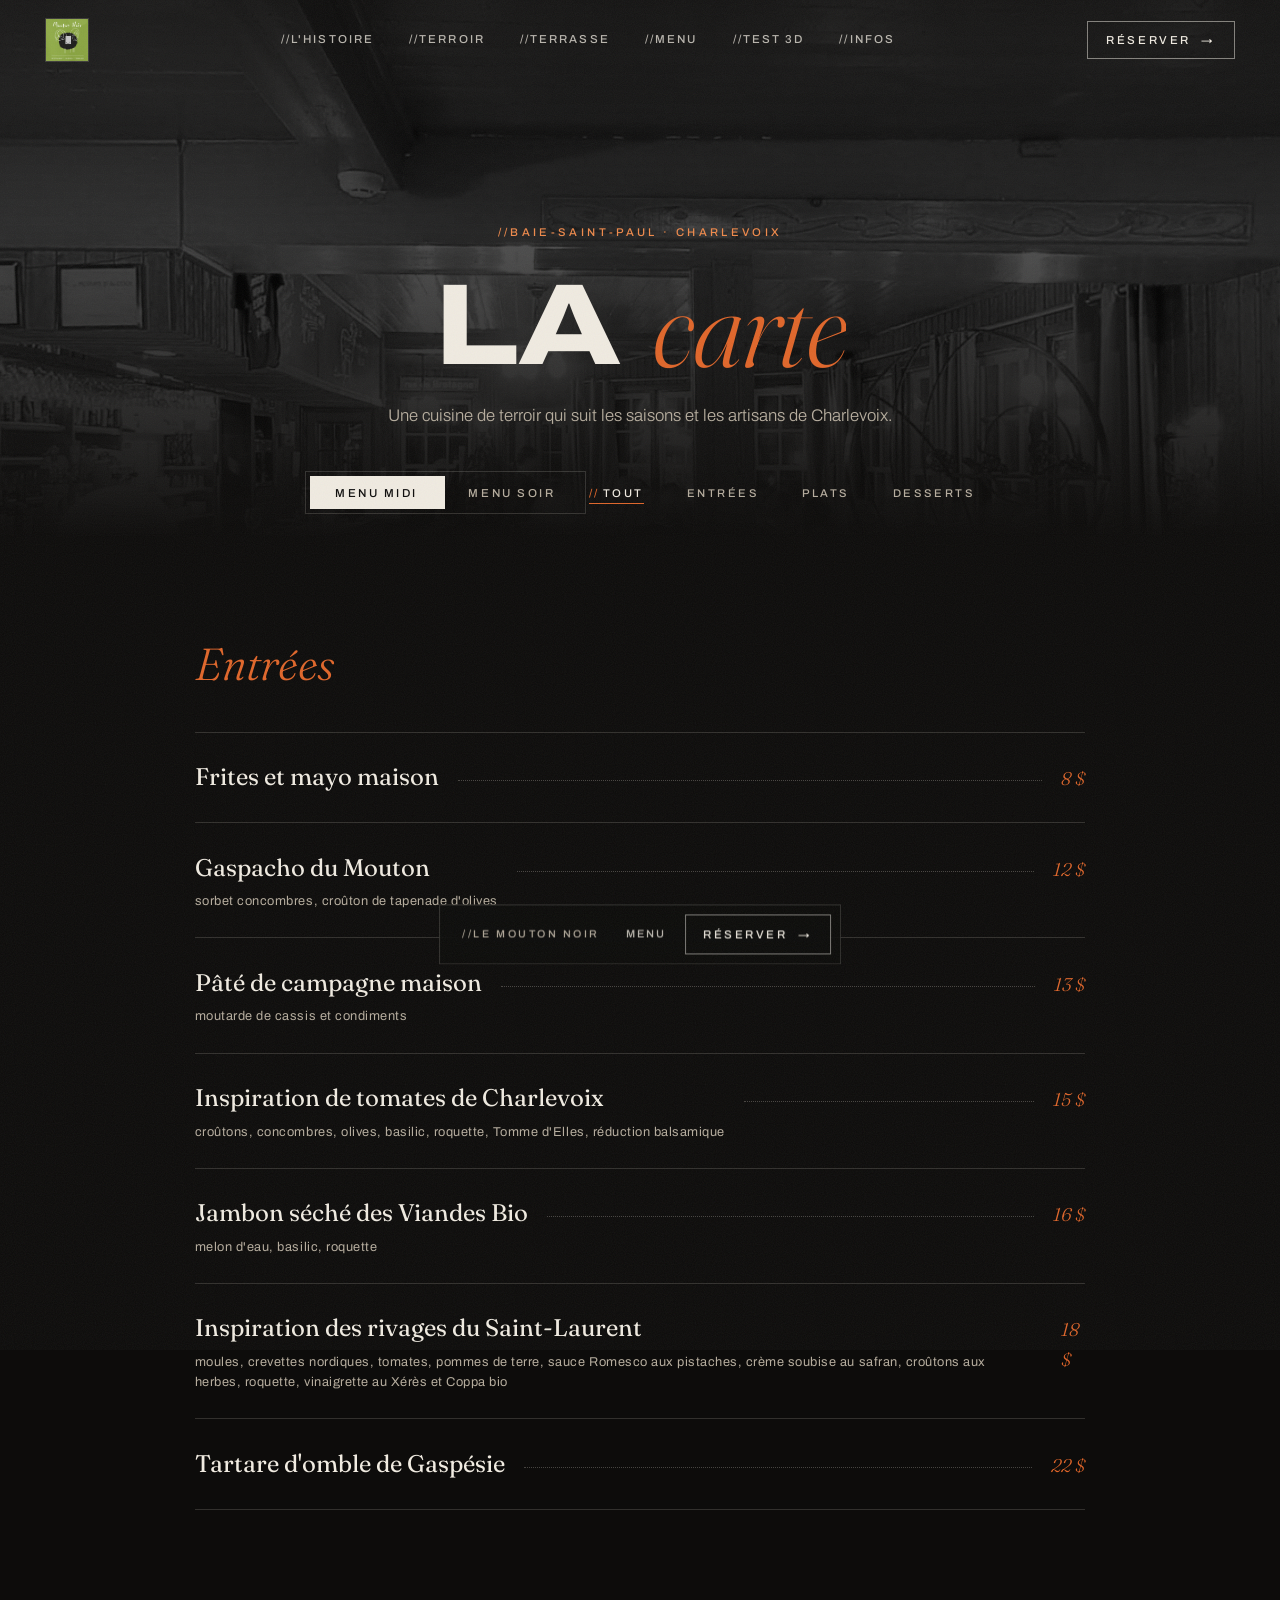
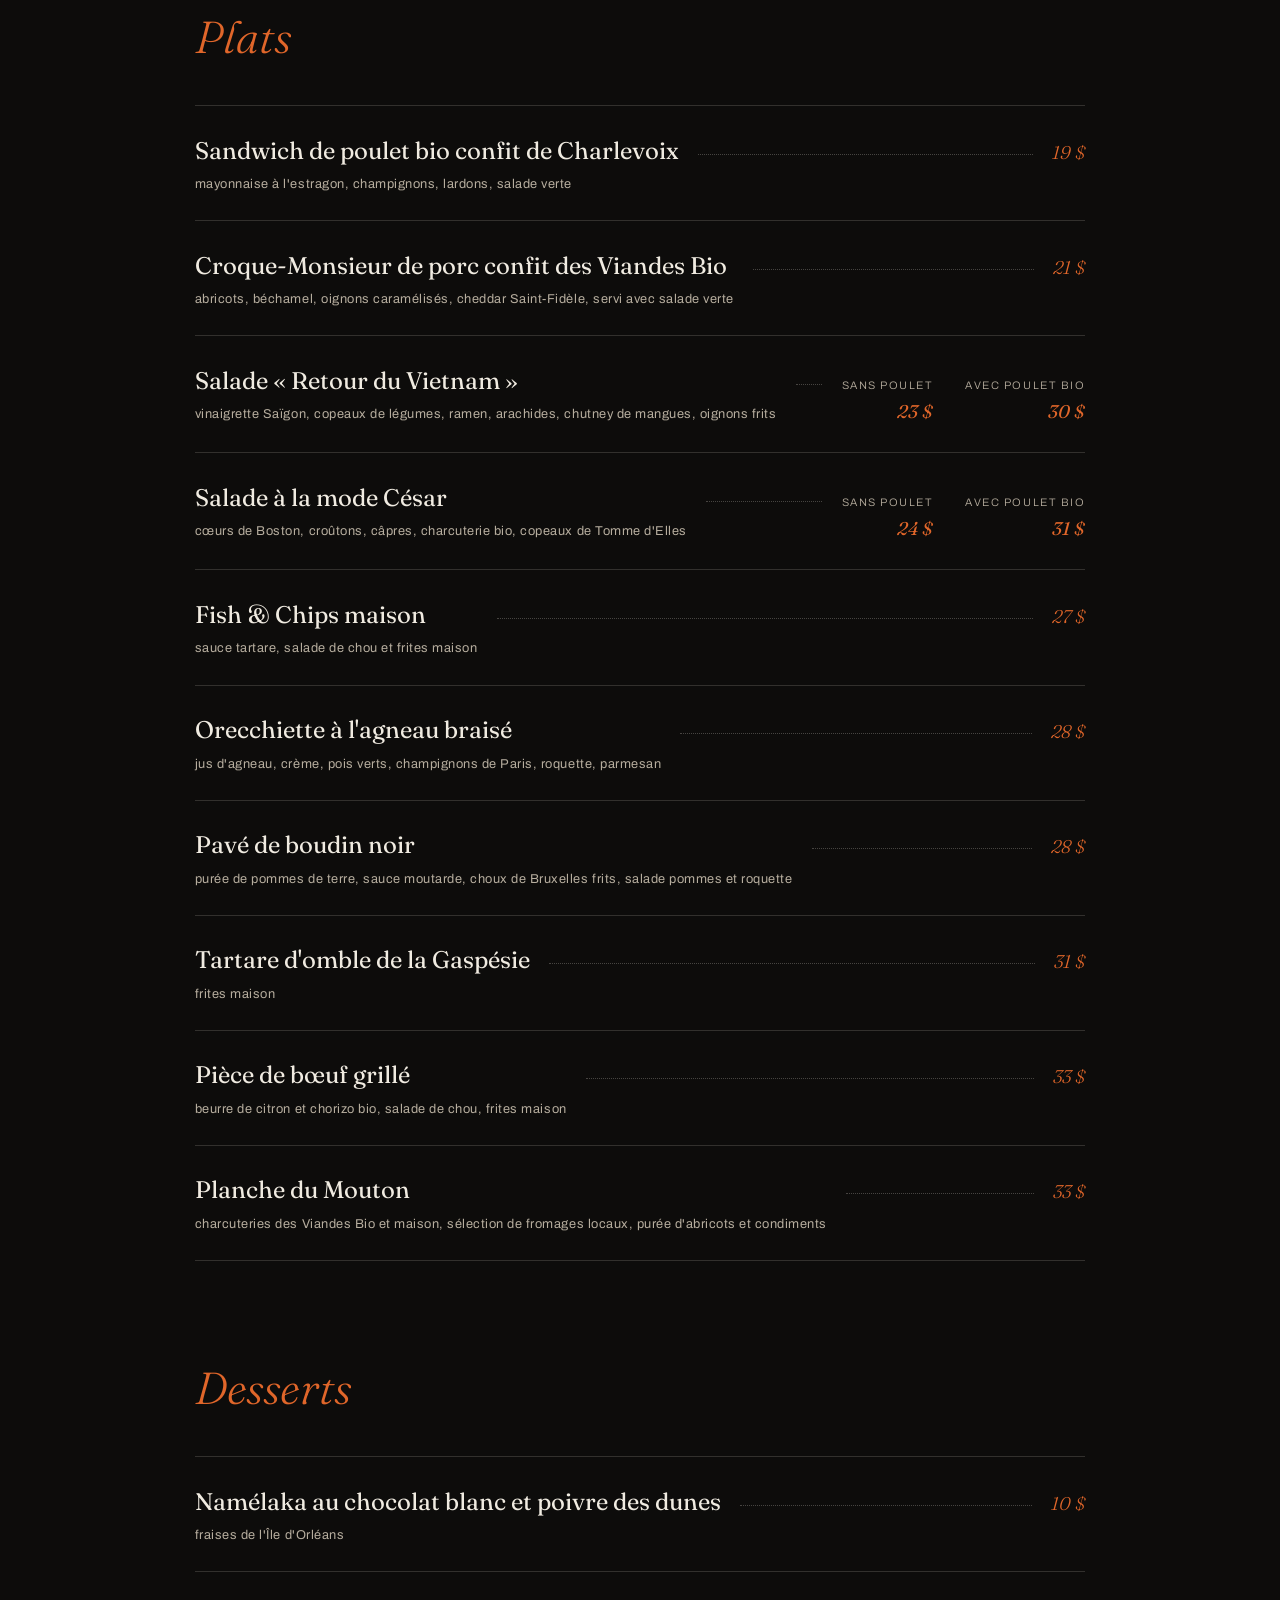
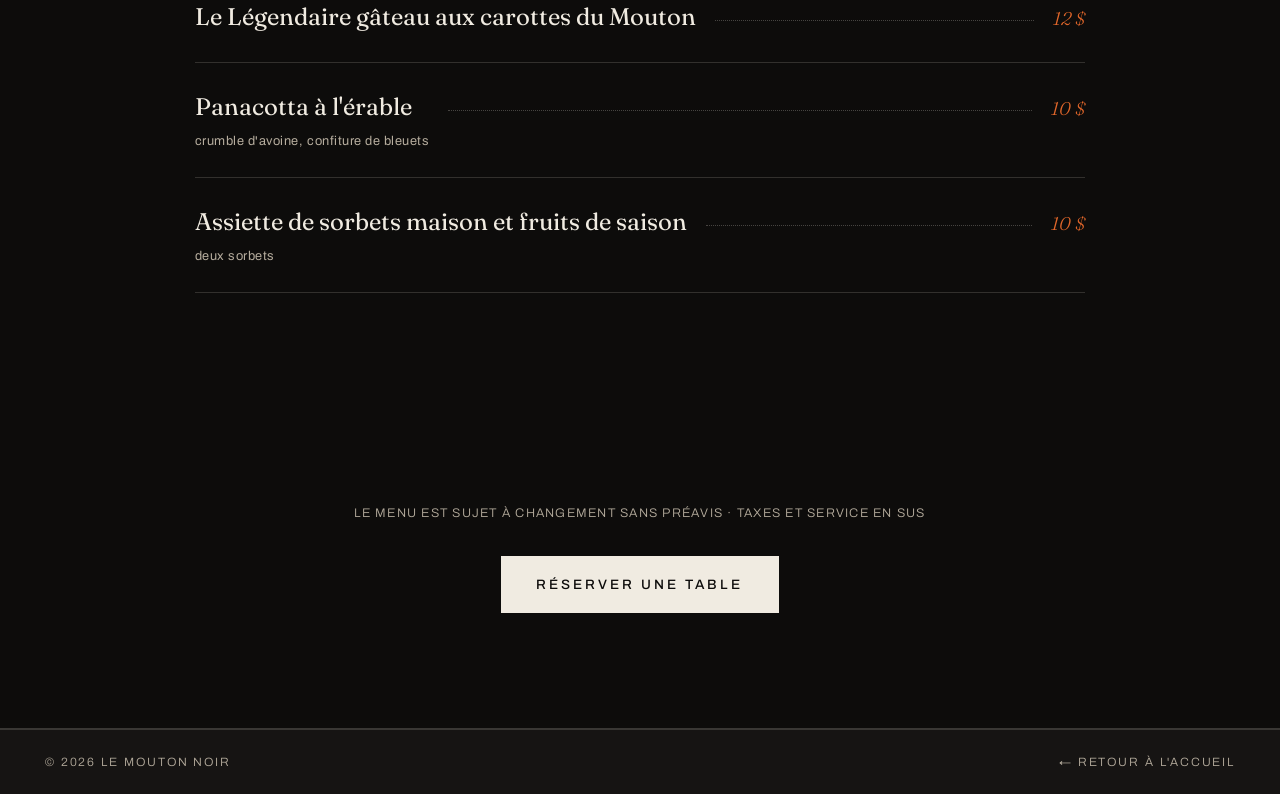
==== commit 4b7be9f9: "add 3d" ====
--- a/menu.html
+++ b/menu.html
@@ -25,6 +25,7 @@
     <a href="index.html#terroir">//Terroir</a>
     <a href="index.html#terrasse">//Terrasse</a>
     <a href="menu.html" aria-current="page">//Menu</a>
+    <a href="test.html">//Test 3D</a>
     <a href="index.html#infos">//Infos</a>
   </nav>
   <a class="btn btn--outline nav__cta" href="http://widgets.libroreserve.com/WEB/QC015031606046/book" target="_blank" rel="noopener">Réserver <span class="btn__arrow">→</span></a>
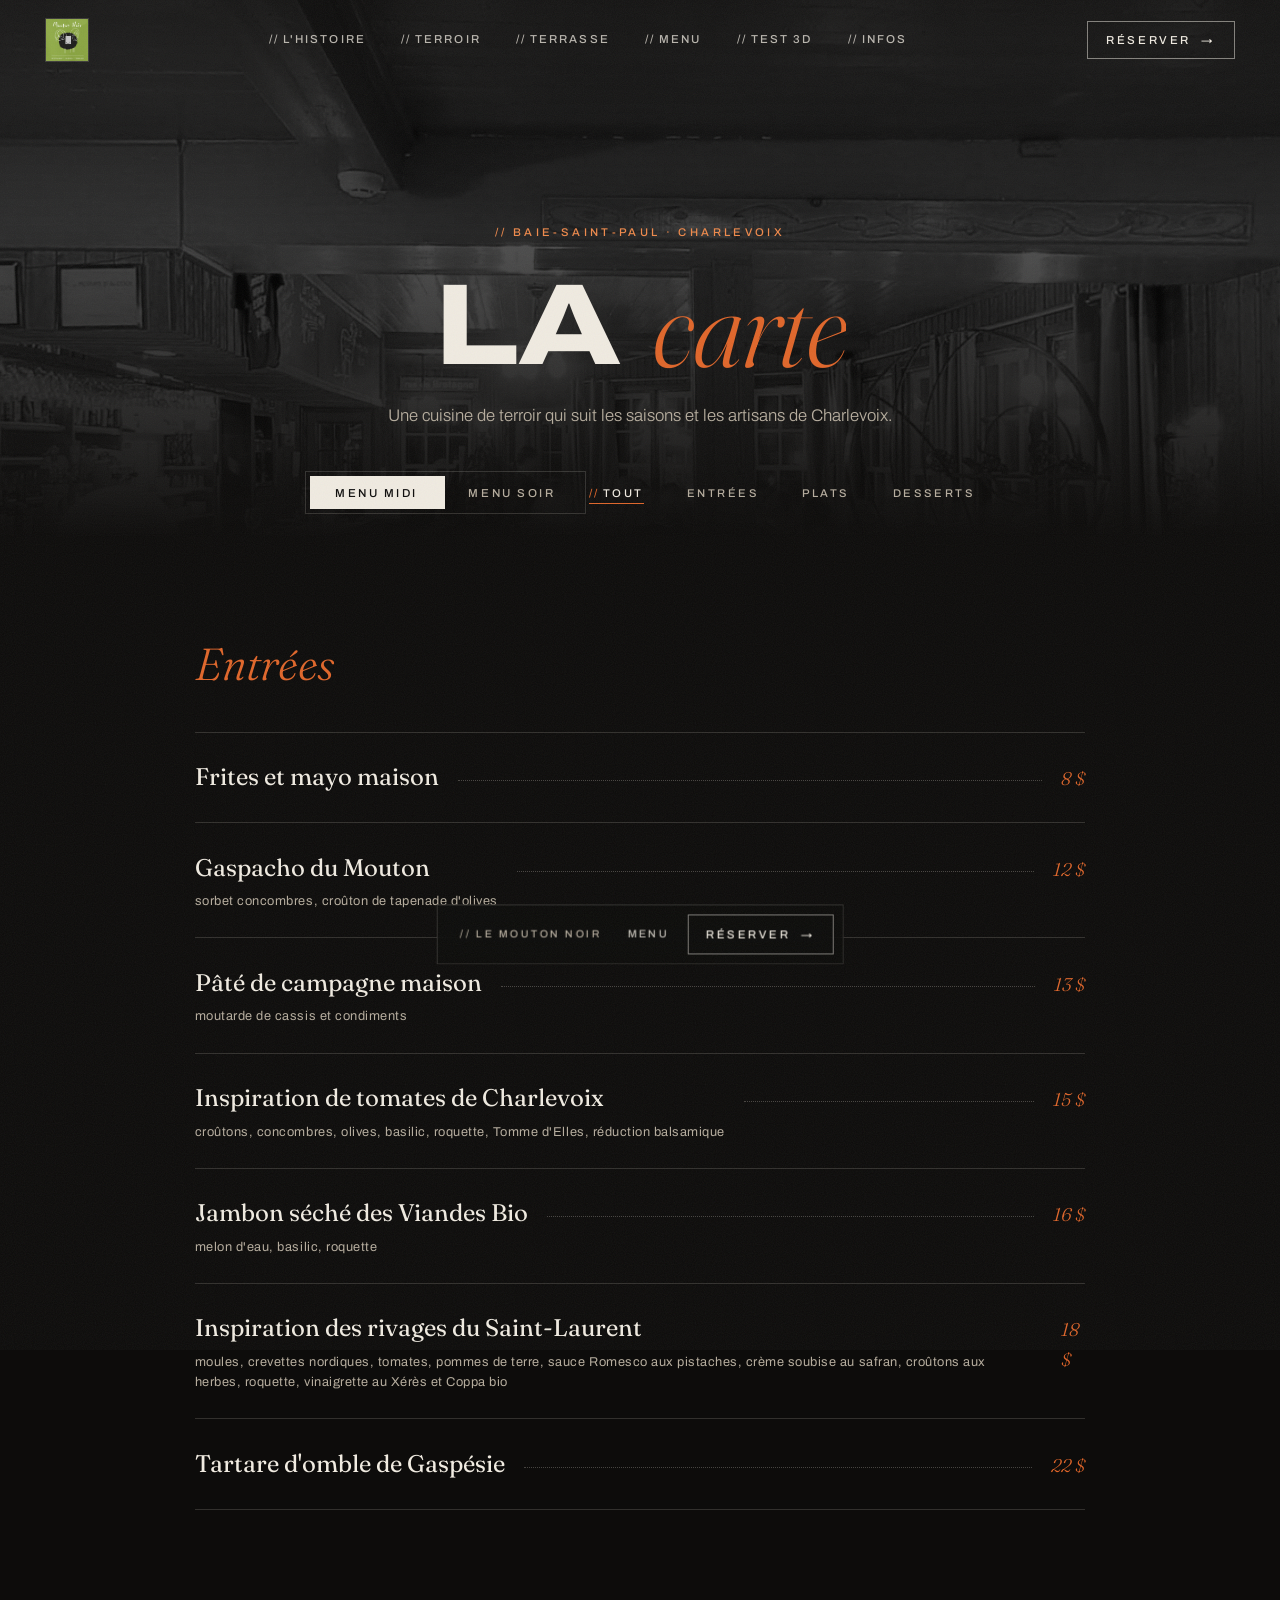
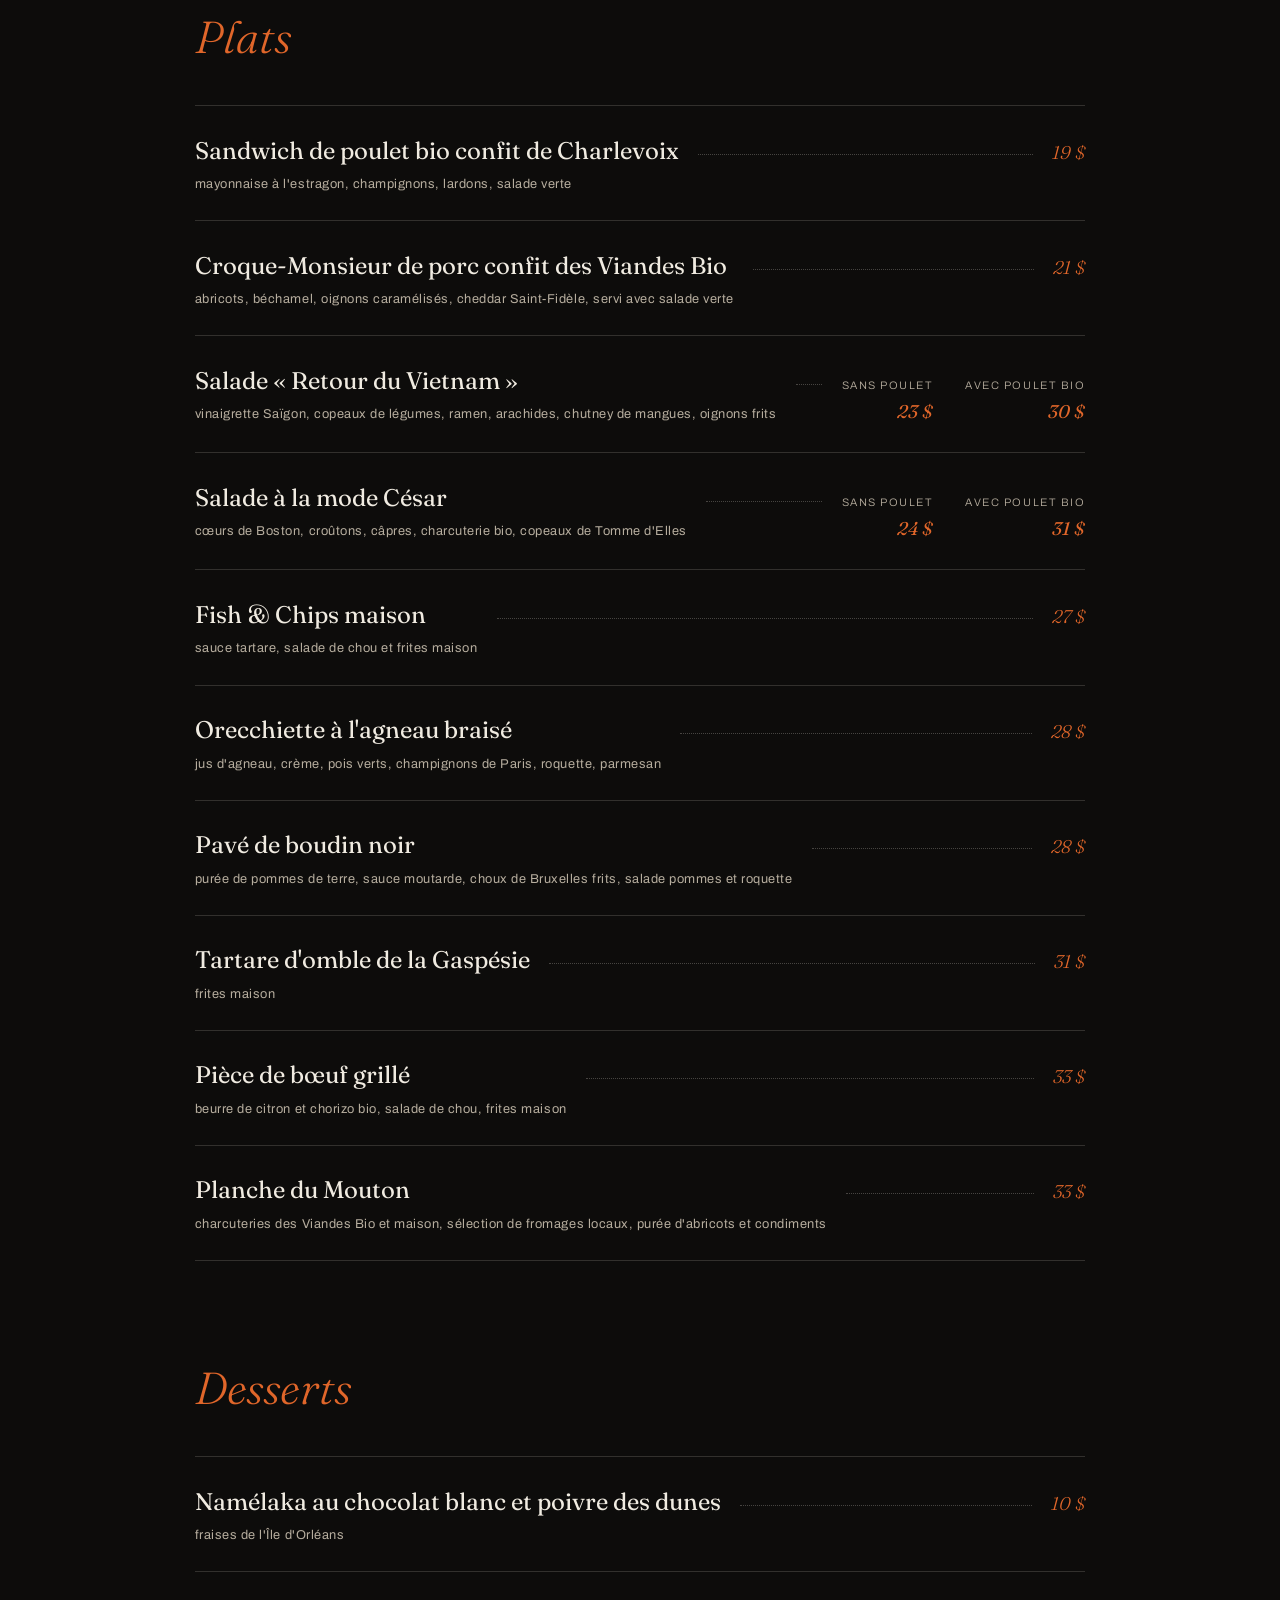
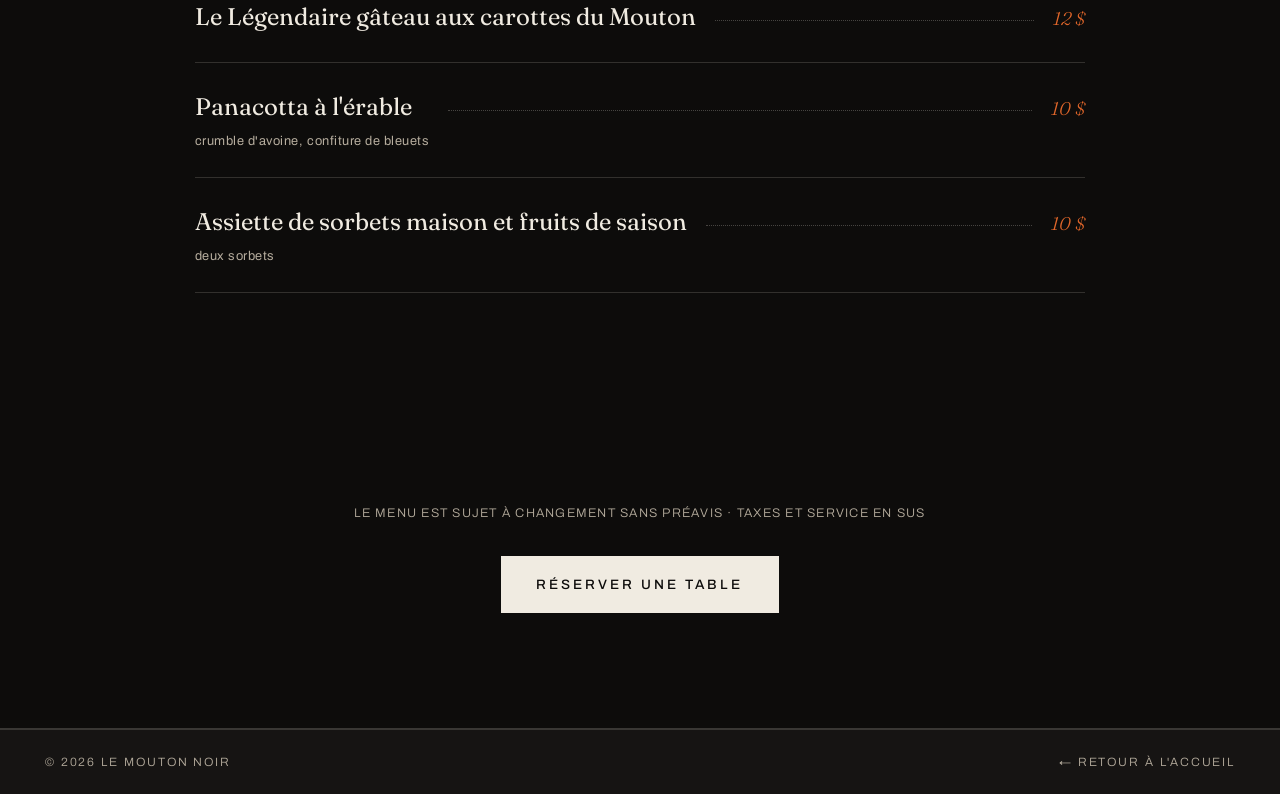
==== commit 43f0f234: "ajust text" ====
--- a/menu.html
+++ b/menu.html
@@ -21,19 +21,19 @@
     <img class="nav__logo" src="assets/logo.png" alt="Le Mouton Noir" />
   </a>
   <nav class="nav__links">
-    <a href="index.html#histoire">//L'histoire</a>
-    <a href="index.html#terroir">//Terroir</a>
-    <a href="index.html#terrasse">//Terrasse</a>
-    <a href="menu.html" aria-current="page">//Menu</a>
-    <a href="test.html">//Test 3D</a>
-    <a href="index.html#infos">//Infos</a>
+    <a href="index.html#histoire">// L'histoire</a>
+    <a href="index.html#terroir">// Terroir</a>
+    <a href="index.html#terrasse">// Terrasse</a>
+    <a href="menu.html" aria-current="page">// Menu</a>
+    <a href="test.html">// Test 3D</a>
+    <a href="index.html#infos">// Infos</a>
   </nav>
   <a class="btn btn--outline nav__cta" href="http://widgets.libroreserve.com/WEB/QC015031606046/book" target="_blank" rel="noopener">Réserver <span class="btn__arrow">→</span></a>
 </header>
 
 <!-- ============ MENU HEADER ============ -->
 <section class="menu-hero">
-  <p class="menu-hero__eyebrow reveal">//Baie-Saint-Paul · Charlevoix</p>
+  <p class="menu-hero__eyebrow reveal">// Baie-Saint-Paul · Charlevoix</p>
   <h1 class="menu-hero__title split-title">La <em>carte</em></h1>
   <p class="menu-hero__sub reveal">Une cuisine de terroir qui suit les saisons et les artisans de Charlevoix.</p>
 
@@ -156,7 +156,7 @@
 
 <!-- ============ STICKY BAR ============ -->
 <div class="menu-bar" aria-hidden="false">
-  <span class="menu-bar__label">//Le Mouton Noir</span>
+  <span class="menu-bar__label">// Le Mouton Noir</span>
   <div class="menu-bar__actions">
     <a href="#menu-midi" class="menu-bar__link">Menu</a>
     <a class="btn btn--outline" href="http://widgets.libroreserve.com/WEB/QC015031606046/book" target="_blank" rel="noopener">Réserver <span class="btn__arrow">→</span></a>
